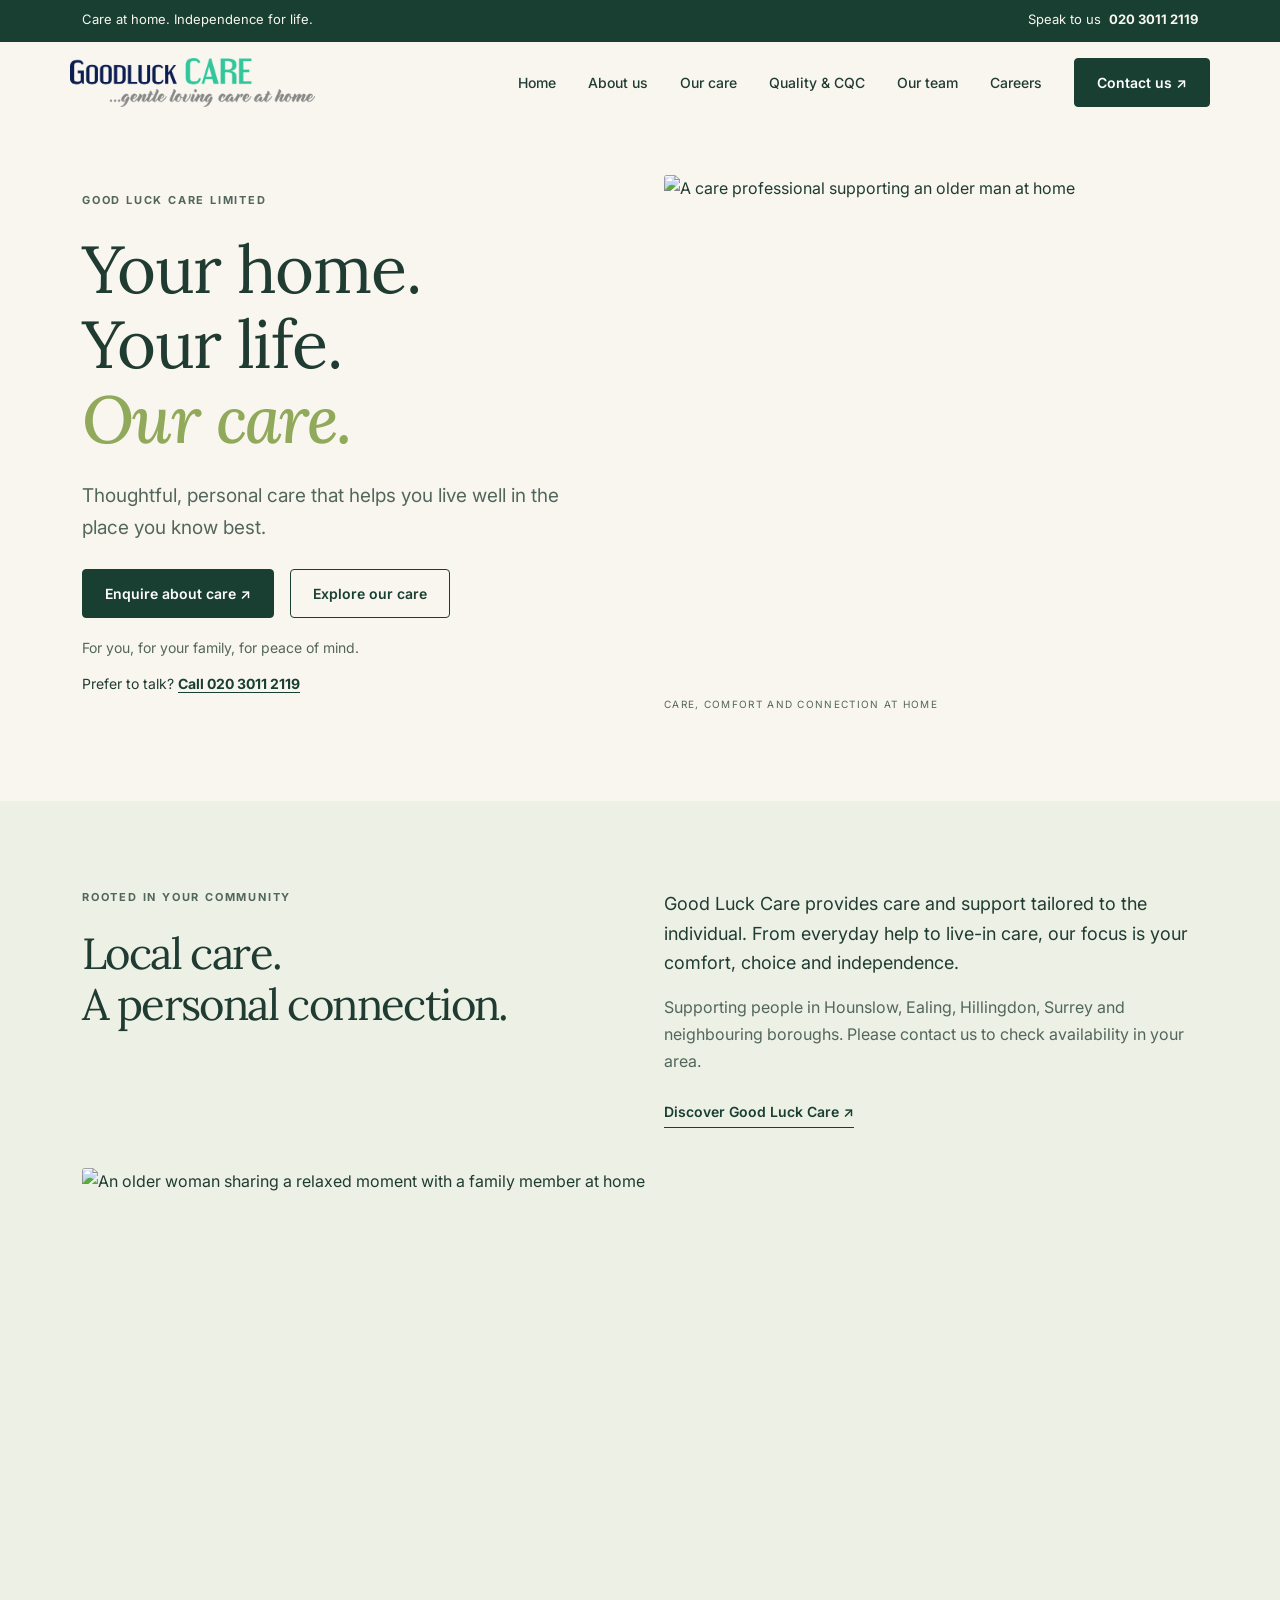
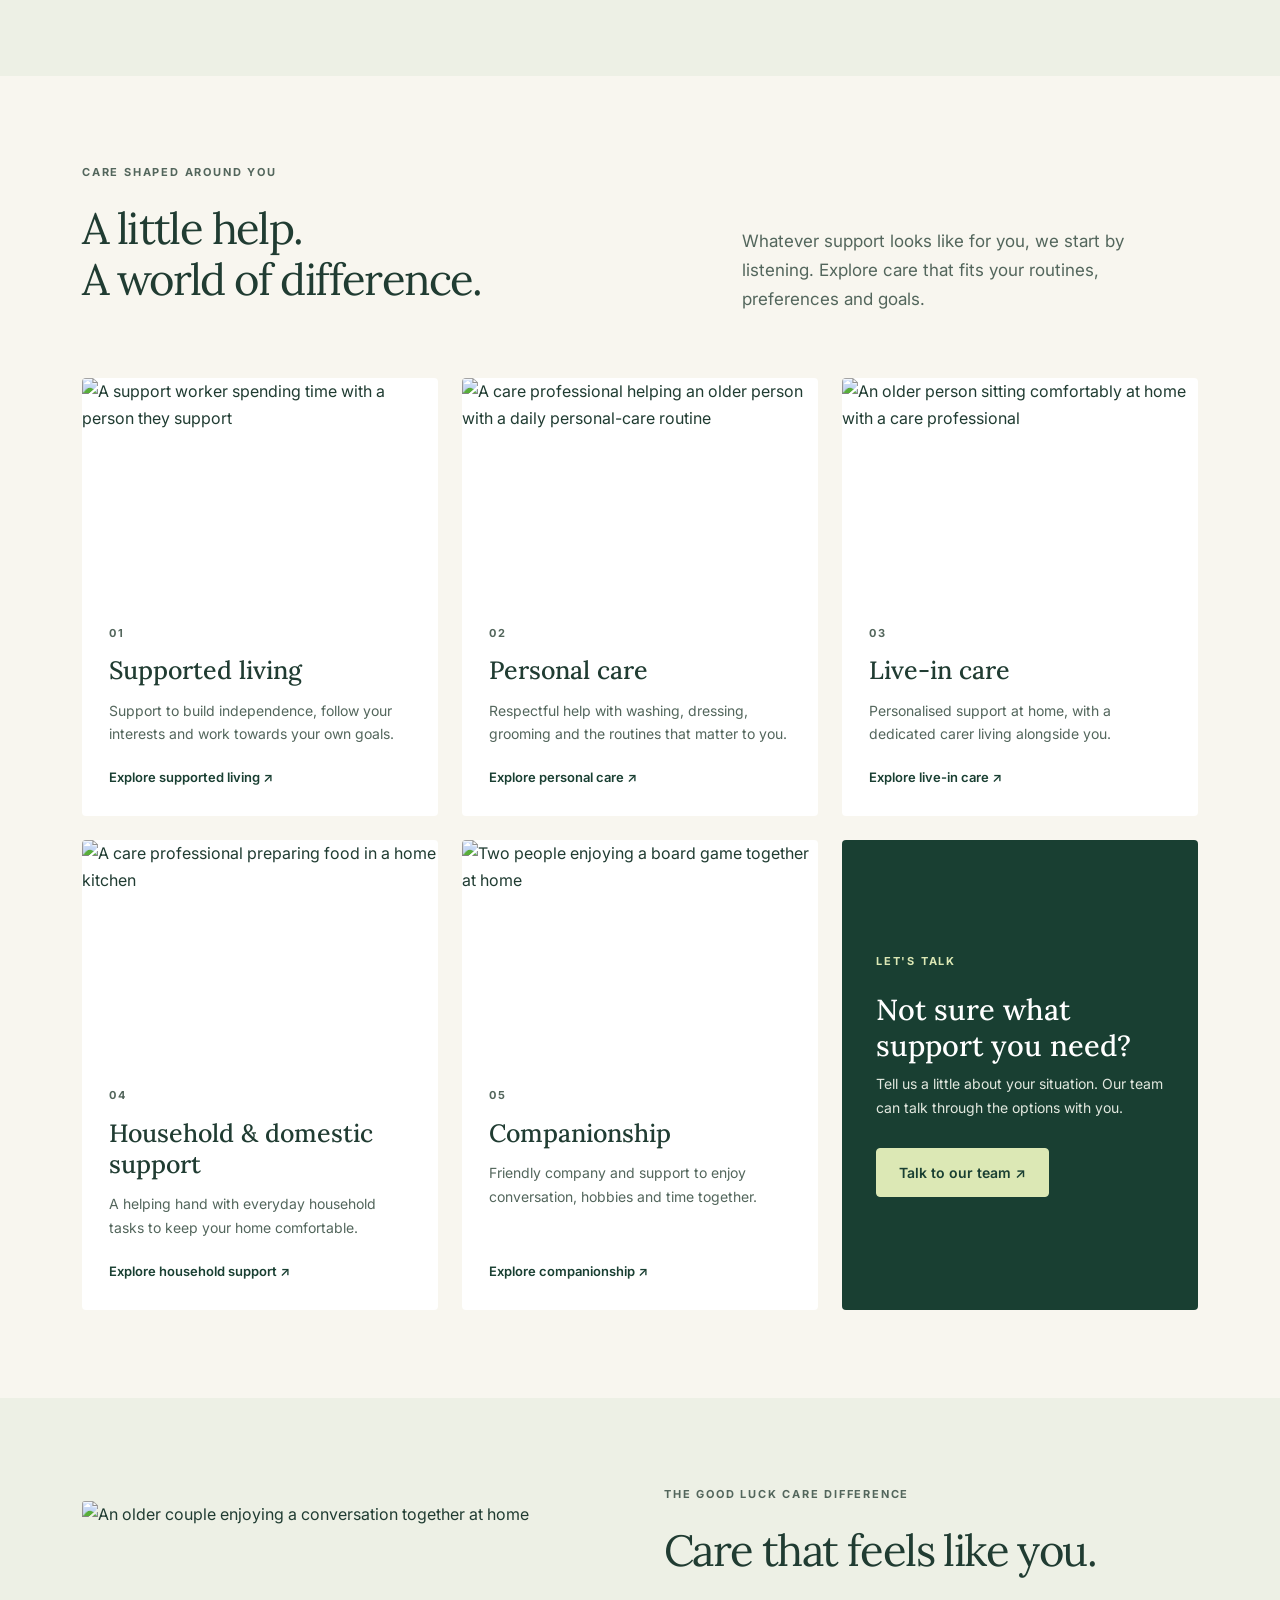
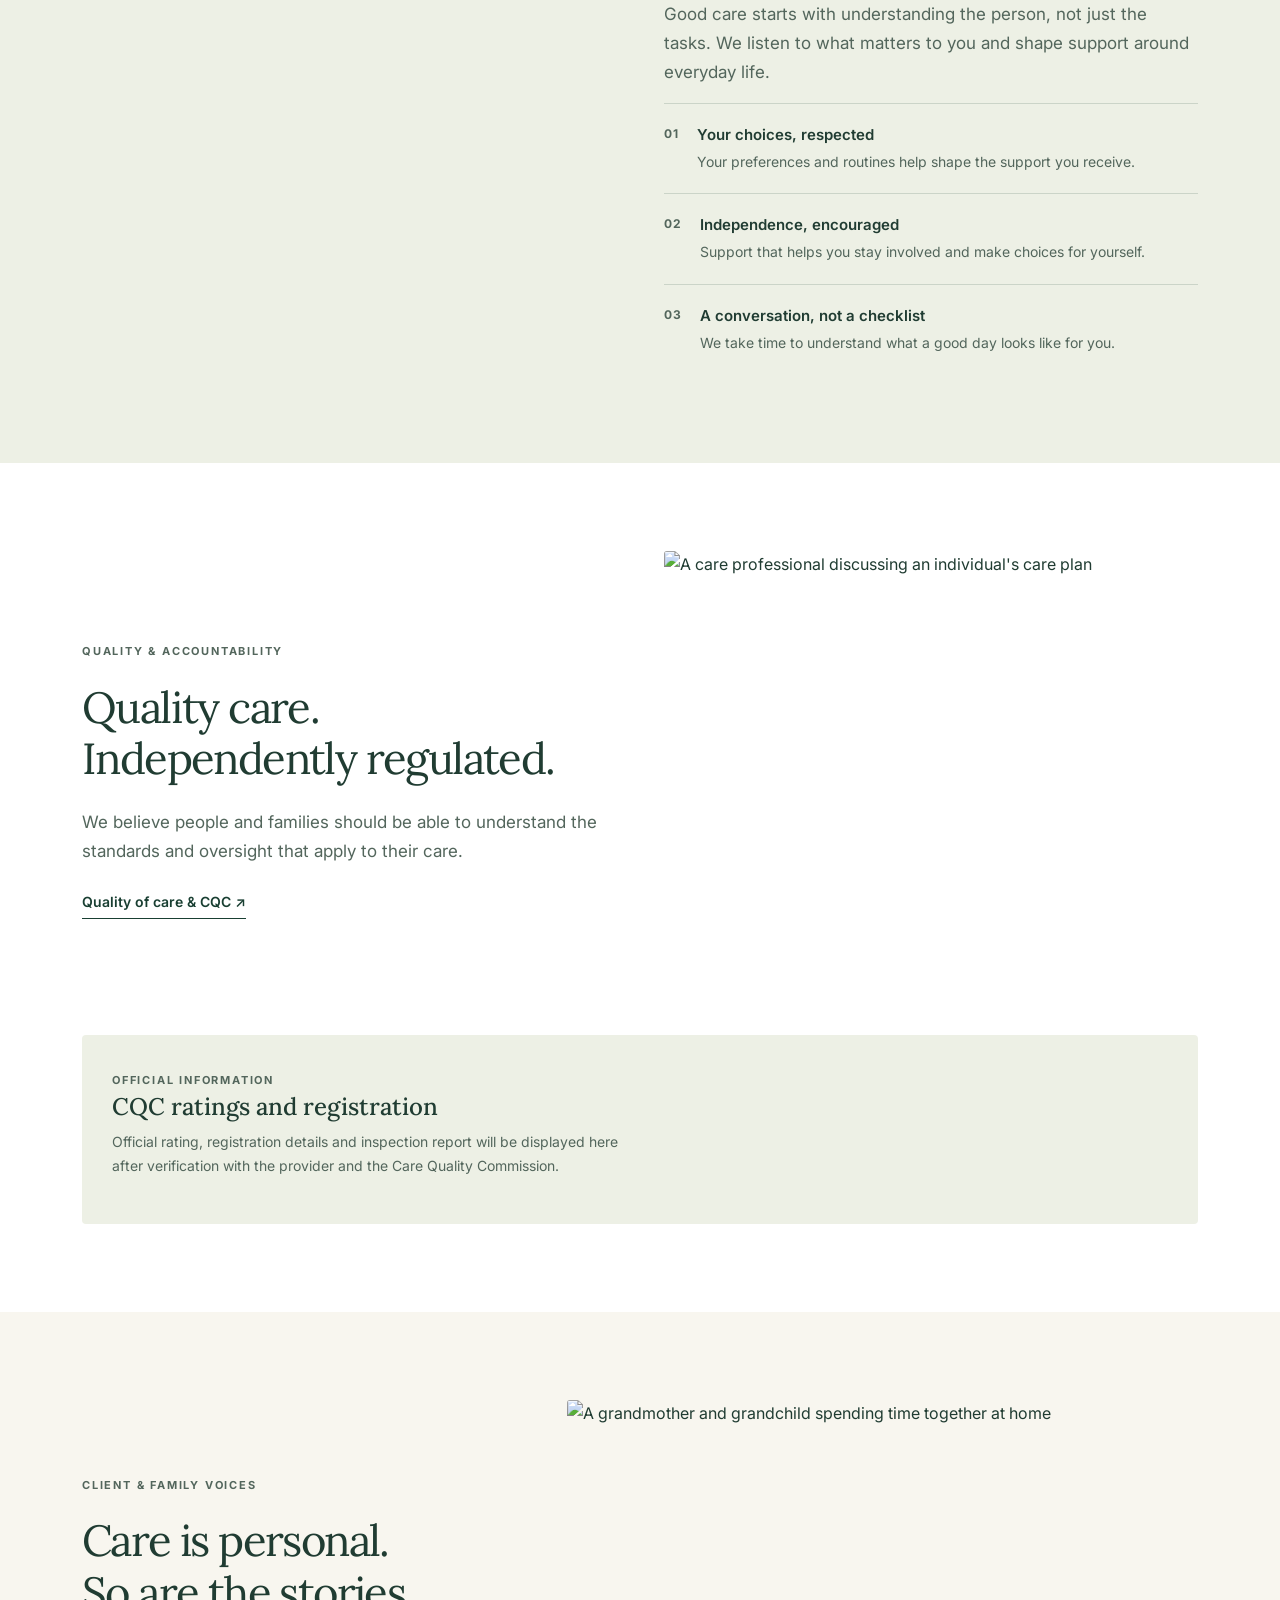
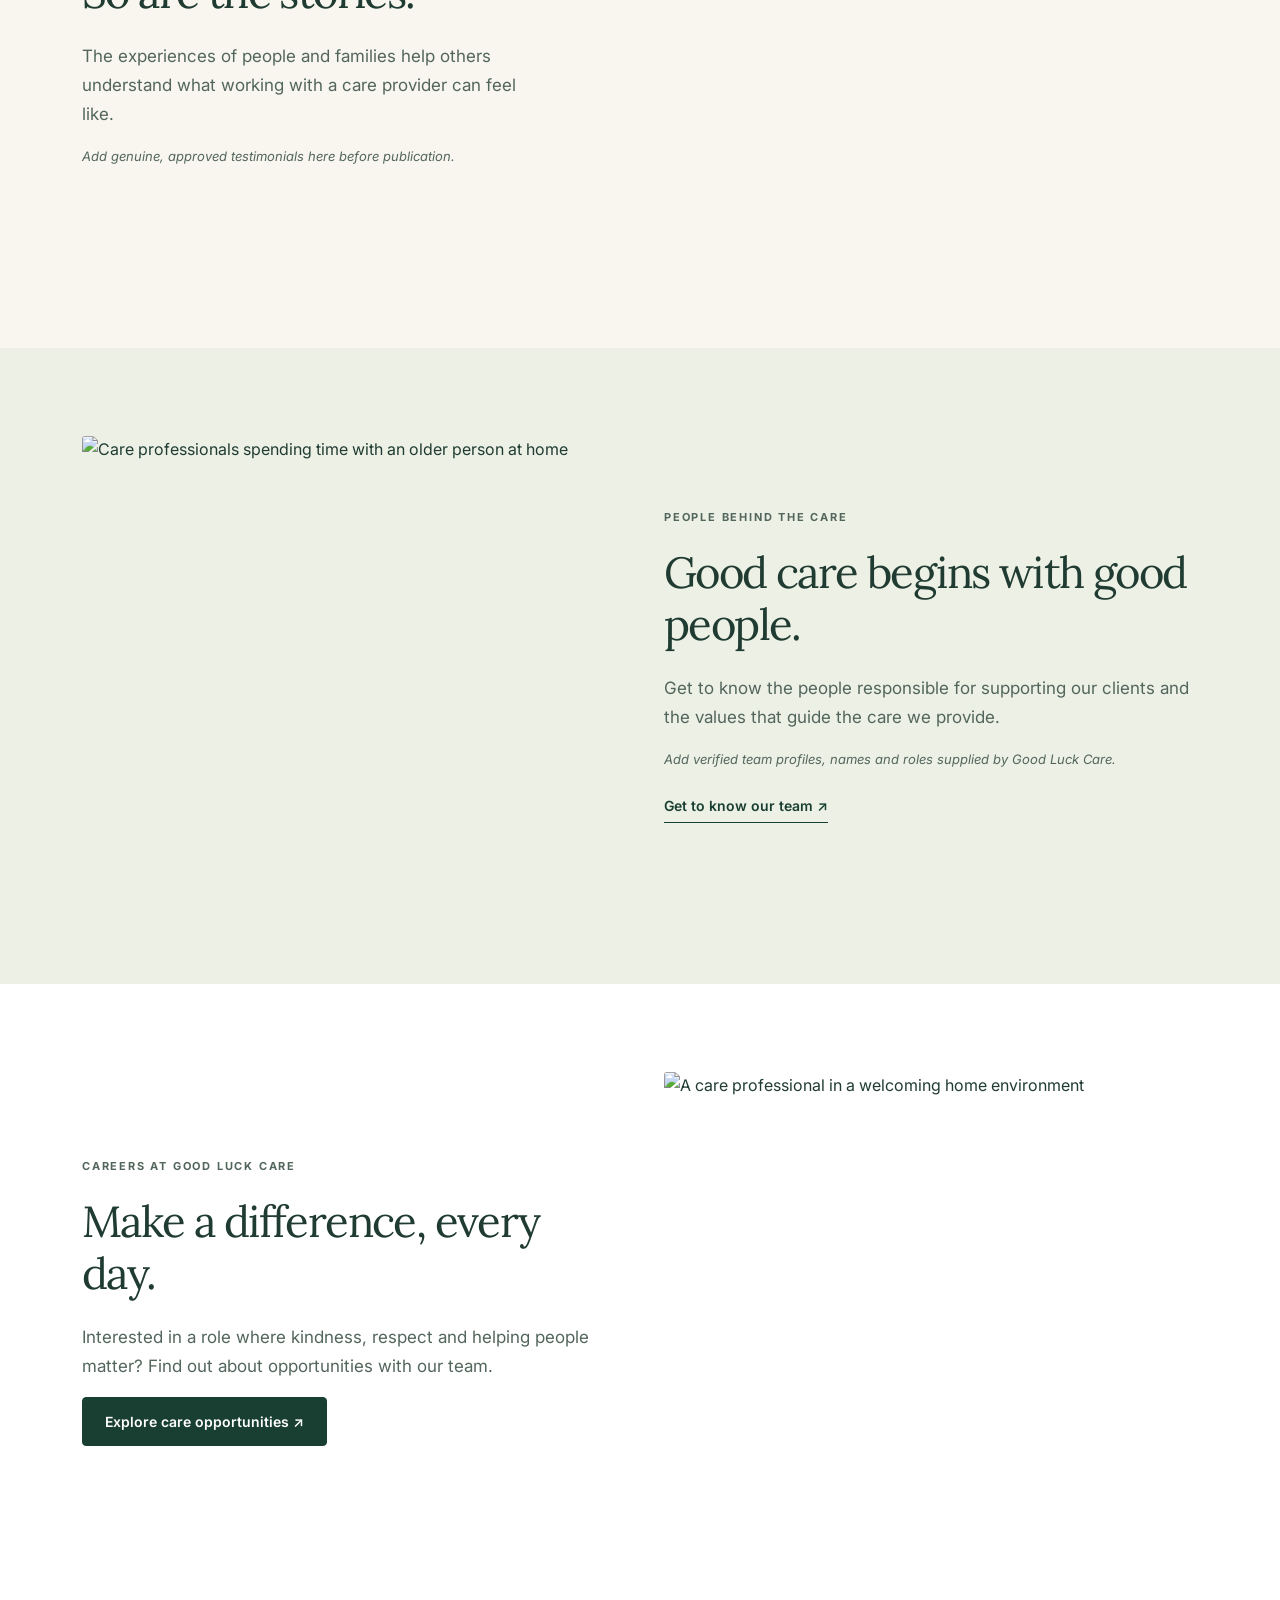
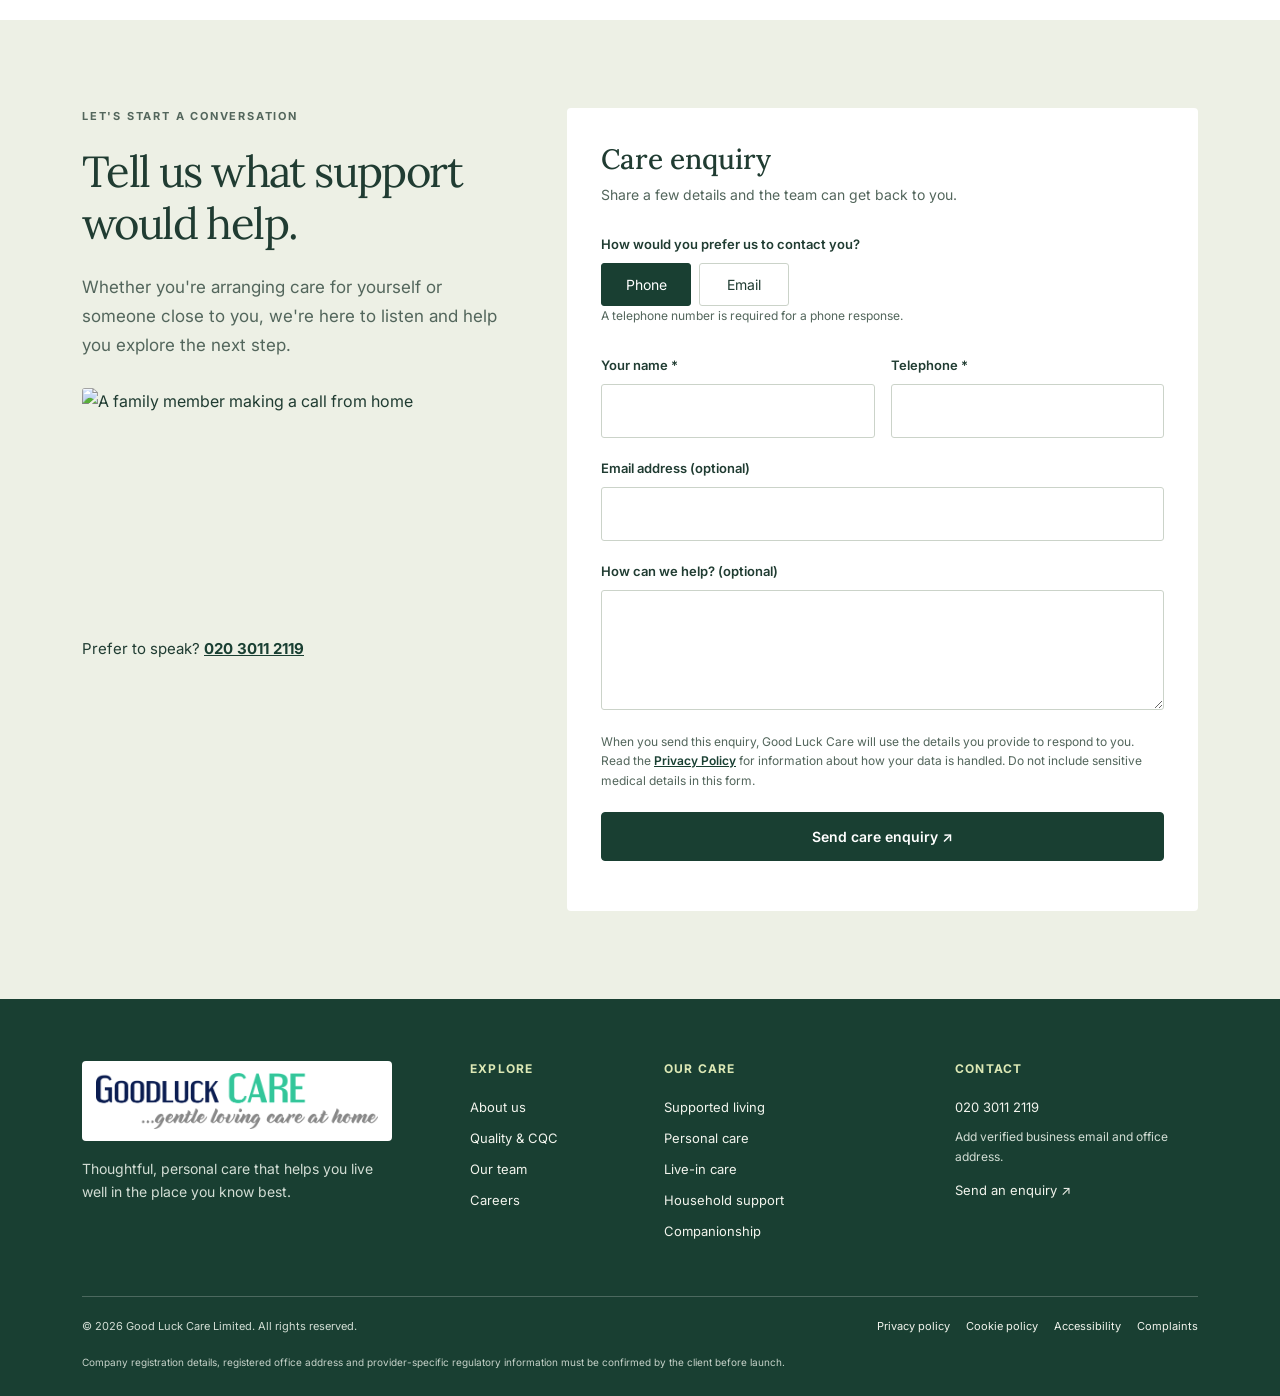
==== index.html @ 7a6bb5ad "new" ====
<!doctype html>
<html lang="en-GB">
<head>
  <meta charset="utf-8">
  <meta name="viewport" content="width=device-width, initial-scale=1">
  <meta name="description" content="Thoughtful, personal care that helps you live well in the place you know best. Contact Good Luck Care to discuss support at home.">
  <meta name="theme-color" content="#193f32">
  <title>Good Luck Care | Your home. Your life. Our care.</title>

  <!-- Bootstrap 5.3 -->
  <link href="https://cdn.jsdelivr.net/npm/bootstrap@5.3.3/dist/css/bootstrap.min.css" rel="stylesheet">
  <!-- Google Fonts -->
  <link rel="preconnect" href="https://fonts.googleapis.com">
  <link rel="preconnect" href="https://fonts.gstatic.com" crossorigin>
  <link href="https://fonts.googleapis.com/css2?family=Inter:wght@400;500;600;700&family=Lora:wght@400;500;600&display=swap" rel="stylesheet">
  <link rel="stylesheet" href="style.css">
</head>
<body>
  <a class="skip-link" href="#main-content">Skip to main content</a>

  <div class="utility-bar">
    <div class="container-xl d-flex justify-content-center justify-content-md-between align-items-center">
      <span class="d-none d-md-inline">Care at home. Independence for life.</span>
      <a href="tel:+442030112119">Speak to us&nbsp; <strong>020 3011 2119</strong></a>
    </div>
  </div>

  <header class="site-header">
    <nav class="navbar navbar-expand-lg container-xl py-3" aria-label="Main navigation">
      <a class="navbar-brand brand" href="#home" aria-label="Good Luck Care home">
        <img src="logo.png" class="brand-logo" alt="Good Luck Care — gentle loving care at home">
      </a>
      <button class="navbar-toggler" type="button" data-bs-toggle="collapse" data-bs-target="#mainNav"
              aria-controls="mainNav" aria-expanded="false" aria-label="Open main navigation">
        <span class="navbar-toggler-icon"></span>
      </button>
      <div class="collapse navbar-collapse" id="mainNav">
        <ul class="navbar-nav ms-auto align-items-lg-center gap-lg-3">
          <li class="nav-item"><a class="nav-link" href="#home">Home</a></li>
          <li class="nav-item"><a class="nav-link" href="#about">About us</a></li>
          <li class="nav-item"><a class="nav-link" href="#care">Our care</a></li>
          <li class="nav-item"><a class="nav-link" href="#quality">Quality &amp; CQC</a></li>
          <li class="nav-item"><a class="nav-link" href="#team">Our team</a></li>
          <li class="nav-item"><a class="nav-link" href="#careers">Careers</a></li>
          <li class="nav-item ms-lg-2"><a class="btn btn-green nav-cta" href="#contact">Contact us <span aria-hidden="true">↗</span></a></li>
        </ul>
      </div>
    </nav>
  </header>

  <main id="main-content">
    <section class="hero-section section-pad" id="home">
      <div class="container-xl">
        <div class="row align-items-center g-4 g-lg-5">
          <div class="col-lg-6 hero-copy">
            <p class="eyebrow">GOOD LUCK CARE LIMITED</p>
            <h1>Your home.<br>Your life.<br><em>Our care.</em></h1>
            <p class="hero-lead">Thoughtful, personal care that helps you live well in the place you know best.</p>
            <div class="d-grid d-sm-flex gap-3 hero-actions">
              <a class="btn btn-green btn-lg" href="#contact">Enquire about care <span aria-hidden="true">↗</span></a>
              <a class="btn btn-outline-green btn-lg" href="#care">Explore our care</a>
            </div>
            <p class="reassurance">For you, for your family, for peace of mind.</p>
            <p class="call-line">Prefer to talk? <a href="tel:+442030112119">Call 020 3011 2119</a></p>
          </div>
          <div class="col-lg-6">
            <figure class="hero-figure mb-0">
              <img src="https://images.pexels.com/photos/7551622/pexels-photo-7551622.jpeg?auto=compress&cs=tinysrgb&w=1500"
                   alt="A care professional supporting an older man at home" fetchpriority="high">
              <figcaption>CARE, COMFORT AND CONNECTION AT HOME</figcaption>
            </figure>
          </div>
        </div>
      </div>
    </section>

    <section class="intro-section section-pad" id="about">
      <div class="container-xl">
        <div class="row g-4 g-lg-5 align-items-start">
          <div class="col-lg-6">
            <p class="eyebrow">ROOTED IN YOUR COMMUNITY</p>
            <h2>Local care.<br>A personal connection.</h2>
          </div>
          <div class="col-lg-6 intro-copy">
            <p class="large-copy">Good Luck Care provides care and support tailored to the individual. From everyday help to live-in care, our focus is your comfort, choice and independence.</p>
            <p>Supporting people in Hounslow, Ealing, Hillingdon, Surrey and neighbouring boroughs. Please contact us to check availability in your area.</p>
            <a class="text-link" href="#contact">Discover Good Luck Care <span aria-hidden="true">↗</span></a>
          </div>
        </div>
        <img class="intro-image" src="https://images.pexels.com/photos/7232037/pexels-photo-7232037.jpeg?auto=compress&cs=tinysrgb&w=1600"
             alt="An older woman sharing a relaxed moment with a family member at home" loading="lazy">
      </div>
    </section>

    <section class="care-section section-pad" id="care">
      <div class="container-xl">
        <p class="eyebrow">CARE SHAPED AROUND YOU</p>
        <div class="row align-items-end g-3 mb-4 mb-lg-5">
          <div class="col-lg-7"><h2>A little help.<br>A world of difference.</h2></div>
          <div class="col-lg-5"><p class="section-intro">Whatever support looks like for you, we start by listening. Explore care that fits your routines, preferences and goals.</p></div>
        </div>

        <div class="row g-4">
          <div class="col-md-6 col-lg-4">
            <article class="service-card h-100">
              <img src="https://images.pexels.com/photos/8415690/pexels-photo-8415690.jpeg?auto=compress&cs=tinysrgb&w=900" alt="A support worker spending time with a person they support" loading="lazy">
              <div class="service-body"><span class="service-number">01</span><h3>Supported living</h3><p>Support to build independence, follow your interests and work towards your own goals.</p><a href="#contact">Explore supported living <span aria-hidden="true">↗</span></a></div>
            </article>
          </div>
          <div class="col-md-6 col-lg-4">
            <article class="service-card h-100">
              <img src="https://images.pexels.com/photos/7551654/pexels-photo-7551654.jpeg?auto=compress&cs=tinysrgb&w=900" alt="A care professional helping an older person with a daily personal-care routine" loading="lazy">
              <div class="service-body"><span class="service-number">02</span><h3>Personal care</h3><p>Respectful help with washing, dressing, grooming and the routines that matter to you.</p><a href="#contact">Explore personal care <span aria-hidden="true">↗</span></a></div>
            </article>
          </div>
          <div class="col-md-6 col-lg-4">
            <article class="service-card h-100">
              <img src="https://images.pexels.com/photos/7551656/pexels-photo-7551656.jpeg?auto=compress&cs=tinysrgb&w=900" alt="An older person sitting comfortably at home with a care professional" loading="lazy">
              <div class="service-body"><span class="service-number">03</span><h3>Live-in care</h3><p>Personalised support at home, with a dedicated carer living alongside you.</p><a href="#contact">Explore live-in care <span aria-hidden="true">↗</span></a></div>
            </article>
          </div>
          <div class="col-md-6 col-lg-4">
            <article class="service-card h-100">
              <img src="https://images.pexels.com/photos/7551589/pexels-photo-7551589.jpeg?auto=compress&cs=tinysrgb&w=900" alt="A care professional preparing food in a home kitchen" loading="lazy">
              <div class="service-body"><span class="service-number">04</span><h3>Household &amp; domestic support</h3><p>A helping hand with everyday household tasks to keep your home comfortable.</p><a href="#contact">Explore household support <span aria-hidden="true">↗</span></a></div>
            </article>
          </div>
          <div class="col-md-6 col-lg-4">
            <article class="service-card h-100">
              <img src="https://images.pexels.com/photos/6972730/pexels-photo-6972730.jpeg?auto=compress&cs=tinysrgb&w=900" alt="Two people enjoying a board game together at home" loading="lazy">
              <div class="service-body"><span class="service-number">05</span><h3>Companionship</h3><p>Friendly company and support to enjoy conversation, hobbies and time together.</p><a href="#contact">Explore companionship <span aria-hidden="true">↗</span></a></div>
            </article>
          </div>
          <div class="col-md-6 col-lg-4">
            <div class="find-care-card h-100">
              <span class="eyebrow">LET'S TALK</span>
              <h3>Not sure what support you need?</h3>
              <p>Tell us a little about your situation. Our team can talk through the options with you.</p>
              <a class="btn btn-light-green" href="#contact">Talk to our team <span aria-hidden="true">↗</span></a>
            </div>
          </div>
        </div>
      </div>
    </section>

    <section class="why-section section-pad">
      <div class="container-xl">
        <div class="row align-items-center g-4 g-lg-5">
          <div class="col-lg-6">
            <img class="feature-image" src="https://images.pexels.com/photos/7231077/pexels-photo-7231077.jpeg?auto=compress&cs=tinysrgb&w=1400"
                 alt="An older couple enjoying a conversation together at home" loading="lazy">
          </div>
          <div class="col-lg-6">
            <p class="eyebrow">THE GOOD LUCK CARE DIFFERENCE</p>
            <h2>Care that feels like you.</h2>
            <p class="section-intro">Good care starts with understanding the person, not just the tasks. We listen to what matters to you and shape support around everyday life.</p>
            <div class="principle"><span>01</span><div><h3>Your choices, respected</h3><p>Your preferences and routines help shape the support you receive.</p></div></div>
            <div class="principle"><span>02</span><div><h3>Independence, encouraged</h3><p>Support that helps you stay involved and make choices for yourself.</p></div></div>
            <div class="principle"><span>03</span><div><h3>A conversation, not a checklist</h3><p>We take time to understand what a good day looks like for you.</p></div></div>
          </div>
        </div>
      </div>
    </section>

    <section class="quality-section section-pad" id="quality">
      <div class="container-xl">
        <div class="row align-items-center g-4 g-lg-5">
          <div class="col-lg-6 order-lg-2">
            <img class="feature-image" src="https://images.pexels.com/photos/7551641/pexels-photo-7551641.jpeg?auto=compress&cs=tinysrgb&w=1400"
                 alt="A care professional discussing an individual's care plan" loading="lazy">
          </div>
          <div class="col-lg-6 order-lg-1">
            <p class="eyebrow">QUALITY &amp; ACCOUNTABILITY</p>
            <h2>Quality care.<br>Independently regulated.</h2>
            <p class="section-intro">We believe people and families should be able to understand the standards and oversight that apply to their care.</p>
            <a class="text-link" href="#cqc-details">Quality of care &amp; CQC <span aria-hidden="true">↗</span></a>
          </div>
        </div>
        <div class="cqc-panel mt-4" id="cqc-details">
          <div>
            <span class="eyebrow">OFFICIAL INFORMATION</span>
            <h3>CQC ratings and registration</h3>
            <p>Official rating, registration details and inspection report will be displayed here after verification with the provider and the Care Quality Commission.</p>
          </div>
          <div class="cqc-widget-wrap" aria-label="Care Quality Commission rating for Good Luck Care">
            <script type="text/javascript" src="https://www.cqc.org.uk/sites/all/modules/custom/cqc_widget/widget.js?data-id=1-2703145341&amp;data-host=www.cqc.org.uk&amp;type=location"></script>
            <noscript>
              <p>Please enable JavaScript to view the Care Quality Commission rating.</p>
              <a href="https://www.cqc.org.uk/location/1-2703145341" target="_blank" rel="noopener noreferrer">View Good Luck Care on the CQC website</a>
            </noscript>
          </div>
        </div>
      </div>
    </section>

    <section class="voices-section section-pad">
      <div class="container-xl">
        <div class="row align-items-center g-4 g-lg-5">
          <div class="col-lg-5">
            <p class="eyebrow">CLIENT &amp; FAMILY VOICES</p>
            <h2>Care is personal.<br>So are the stories.</h2>
            <p class="section-intro">The experiences of people and families help others understand what working with a care provider can feel like.</p>
            <p class="placeholder-note">Add genuine, approved testimonials here before publication.</p>
          </div>
          <div class="col-lg-7">
            <img class="feature-image" src="https://images.pexels.com/photos/6248428/pexels-photo-6248428.jpeg?auto=compress&cs=tinysrgb&w=1400"
                 alt="A grandmother and grandchild spending time together at home" loading="lazy">
          </div>
        </div>
      </div>
    </section>

    <section class="team-section section-pad" id="team">
      <div class="container-xl">
        <div class="row align-items-center g-4 g-lg-5">
          <div class="col-lg-6">
            <img class="feature-image" src="https://images.pexels.com/photos/7551617/pexels-photo-7551617.jpeg?auto=compress&cs=tinysrgb&w=1400"
                 alt="Care professionals spending time with an older person at home" loading="lazy">
          </div>
          <div class="col-lg-6">
            <p class="eyebrow">PEOPLE BEHIND THE CARE</p>
            <h2>Good care begins with good people.</h2>
            <p class="section-intro">Get to know the people responsible for supporting our clients and the values that guide the care we provide.</p>
            <p class="placeholder-note">Add verified team profiles, names and roles supplied by Good Luck Care.</p>
            <a class="text-link" href="#contact">Get to know our team <span aria-hidden="true">↗</span></a>
          </div>
        </div>
      </div>
    </section>

    <section class="careers-section section-pad" id="careers">
      <div class="container-xl">
        <div class="row align-items-center g-4 g-lg-5">
          <div class="col-lg-6 order-lg-2">
            <img class="feature-image" src="https://images.pexels.com/photos/7551665/pexels-photo-7551665.jpeg?auto=compress&cs=tinysrgb&w=1400"
                 alt="A care professional in a welcoming home environment" loading="lazy">
          </div>
          <div class="col-lg-6 order-lg-1">
            <p class="eyebrow">CAREERS AT GOOD LUCK CARE</p>
            <h2>Make a difference, every day.</h2>
            <p class="section-intro">Interested in a role where kindness, respect and helping people matter? Find out about opportunities with our team.</p>
            <a class="btn btn-green" href="#contact">Explore care opportunities <span aria-hidden="true">↗</span></a>
          </div>
        </div>
      </div>
    </section>

    <section class="contact-section section-pad" id="contact">
      <div class="container-xl">
        <div class="row g-4 g-lg-5 align-items-start">
          <div class="col-lg-5">
            <p class="eyebrow">LET'S START A CONVERSATION</p>
            <h2>Tell us what support would help.</h2>
            <p class="section-intro">Whether you're arranging care for yourself or someone close to you, we're here to listen and help you explore the next step.</p>
            <img class="contact-image" src="https://images.pexels.com/photos/6593744/pexels-photo-6593744.jpeg?auto=compress&cs=tinysrgb&w=1000"
                 alt="A family member making a call from home" loading="lazy">
            <p class="contact-phone">Prefer to speak? <a href="tel:+442030112119">020 3011 2119</a></p>
          </div>
          <div class="col-lg-7">
            <form class="enquiry-form" id="enquiryForm" action="#" method="post" novalidate>
              <h3>Care enquiry</h3>
              <p class="form-intro">Share a few details and the team can get back to you.</p>
              <fieldset class="mb-4">
                <legend class="form-label">How would you prefer us to contact you?</legend>
                <div class="d-flex gap-2">
                  <input class="btn-check" type="radio" name="preferredContact" id="contactPhone" value="Phone" checked>
                  <label class="choice-btn" for="contactPhone">Phone</label>
                  <input class="btn-check" type="radio" name="preferredContact" id="contactEmail" value="Email">
                  <label class="choice-btn" for="contactEmail">Email</label>
                </div>
                <p class="field-hint mb-0" id="contactPreferenceHint">A telephone number is required for a phone response.</p>
              </fieldset>
              <div class="row g-3">
                <div class="col-md-6">
                  <label class="form-label" for="fullName">Your name <span aria-hidden="true">*</span></label>
                  <input class="form-control" id="fullName" name="name" autocomplete="name" required>
                  <div class="invalid-feedback">Please enter your name.</div>
                </div>
                <div class="col-md-6">
                  <label class="form-label" for="telephone">Telephone <span class="required-mark" aria-hidden="true">*</span></label>
                  <input class="form-control" id="telephone" name="telephone" type="tel" autocomplete="tel" required>
                  <div class="invalid-feedback">Please enter a telephone number.</div>
                </div>
                <div class="col-12">
                  <label class="form-label" for="email">Email address <span class="email-required-mark d-none" aria-hidden="true">*</span><span class="email-optional-label">(optional)</span></label>
                  <input class="form-control" id="email" name="email" type="email" autocomplete="email">
                  <div class="invalid-feedback">Please enter a valid email address.</div>
                </div>
                <div class="col-12">
                  <label class="form-label" for="message">How can we help? (optional)</label>
                  <textarea class="form-control" id="message" name="message" rows="4"></textarea>
                </div>
              </div>
              <p class="privacy-copy">When you send this enquiry, Good Luck Care will use the details you provide to respond to you. Read the <a href="privacy-policy.html">Privacy Policy</a> for information about how your data is handled. Do not include sensitive medical details in this form.</p>
              <button class="btn btn-green btn-lg w-100" type="submit">Send care enquiry <span aria-hidden="true">↗</span></button>
              <div class="form-status mt-3" id="formStatus" role="status" aria-live="polite"></div>
            </form>
          </div>
        </div>
      </div>
    </section>
  </main>

  <footer class="site-footer">
    <div class="container-xl">
      <div class="row g-4 g-lg-5 footer-main">
        <div class="col-lg-4">
          <a class="footer-brand-logo" href="#home" aria-label="Good Luck Care home"><img src="logo.png" alt="Good Luck Care — gentle loving care at home" loading="lazy"></a>
          <p>Thoughtful, personal care that helps you live well in the place you know best.</p>
        </div>
        <div class="col-6 col-lg-2">
          <h2>Explore</h2>
          <a href="#about">About us</a><a href="#quality">Quality &amp; CQC</a><a href="#team">Our team</a><a href="#careers">Careers</a>
        </div>
        <div class="col-6 col-lg-3">
          <h2>Our care</h2>
          <a href="#care">Supported living</a><a href="#care">Personal care</a><a href="#care">Live-in care</a><a href="#care">Household support</a><a href="#care">Companionship</a>
        </div>
        <div class="col-lg-3">
          <h2>Contact</h2>
          <a href="tel:+442030112119">020 3011 2119</a>
          <span class="footer-detail">Add verified business email and office address.</span>
          <a href="#contact">Send an enquiry ↗</a>
        </div>
      </div>
      <div class="footer-bottom d-flex flex-column flex-md-row justify-content-between gap-3">
        <span>© <span id="year"></span> Good Luck Care Limited. All rights reserved.</span>
        <div class="d-flex flex-wrap gap-3">
          <a href="privacy-policy.html">Privacy policy</a>
          <a href="cookie-policy.html">Cookie policy</a>
          <a href="accessibility.html">Accessibility</a>
          <a href="complaints.html">Complaints</a>
        </div>
      </div>
      <p class="legal-placeholder">Company registration details, registered office address and provider-specific regulatory information must be confirmed by the client before launch.</p>
    </div>
  </footer>

  <script src="https://cdn.jsdelivr.net/npm/bootstrap@5.3.3/dist/js/bootstrap.bundle.min.js"></script>
  <script src="script.js"></script>
</body>
</html>
---- style.css ----
:root {
  --forest: #193f32;
  --forest-dark: #203c32;
  --sage: #53665c;
  --cream: #f8f6ef;
  --pale-green: #edf0e5;
  --lime: #dce8b5;
  --white: #fff;
  --border: #d8ddd2;
}
* { box-sizing: border-box; }
html { scroll-behavior: smooth; scroll-padding-top: 90px; }
body { margin: 0; background: var(--cream); color: var(--forest-dark); font-family: "Inter", Arial, sans-serif; font-size: 16px; line-height: 1.7; }
img { display: block; max-width: 100%; }
a { color: inherit; }
.skip-link { position: absolute; left: 12px; top: -60px; z-index: 2000; padding: 10px 16px; background: white; color: var(--forest); }
.skip-link:focus { top: 10px; }
.utility-bar { min-height: 42px; padding: 8px 0; background: var(--forest); color: var(--cream); font-size: 13px; }
.utility-bar a { color: var(--cream); text-decoration: none; }
.site-header { background: var(--cream); position: relative; z-index: 1000; }
.brand { display: inline-flex; align-items: center; line-height: 1; padding: 0; }
.brand-logo { display: block; width: 245px; max-width: 100%; height: auto; }

.navbar-nav .nav-link { color: var(--forest-dark); font-size: 14px; font-weight: 500; }
.navbar-nav .nav-link:hover, .text-link:hover, .service-body a:hover { color: #708a4a; }
.navbar-toggler { border: 1px solid var(--forest); border-radius: 4px; padding: 9px 12px; }
.navbar-toggler:focus { box-shadow: 0 0 0 3px rgba(25,63,50,.2); }
.btn { border-radius: 4px; font-weight: 600; font-size: 14px; padding: 13px 22px; }
.btn-green { background: var(--forest); color: #fff; border: 1px solid var(--forest); }
.btn-green:hover, .btn-green:focus { background: #102e25; border-color: #102e25; color: #fff; }
.btn-outline-green { color: var(--forest); border: 1px solid var(--forest); background: transparent; }
.btn-outline-green:hover { background: var(--forest); color: #fff; }
.btn-light-green { background: var(--lime); color: var(--forest); border: 1px solid var(--lime); }
.btn-light-green:hover { background: #cddda0; color: var(--forest); }
.section-pad { padding: 88px 0; }
.hero-section { padding-top: 52px; padding-bottom: 88px; }
.eyebrow { margin: 0 0 22px; color: var(--sage); font-size: 11px; font-weight: 700; letter-spacing: 1.8px; line-height: 1.5; }
h1, h2, h3 { color: var(--forest-dark); }
h1, h2 { font-family: "Lora", Georgia, serif; font-weight: 400; letter-spacing: -1.6px; }
h1 { margin: 0 0 24px; font-size: clamp(48px, 5.2vw, 68px); line-height: 1.13; }
h1 em { color: #91a95a; font-weight: 500; }
h2 { margin: 0 0 24px; font-size: clamp(34px, 3.4vw, 46px); line-height: 1.18; }
h3 { font-family: "Lora", Georgia, serif; font-size: 25px; line-height: 1.25; }
.hero-lead { max-width: 520px; margin-bottom: 26px; color: var(--sage); font-size: 19px; line-height: 1.65; }
.hero-actions { margin-bottom: 18px; }
.reassurance { margin: 0 0 12px; color: var(--sage); font-size: 14px; }
.call-line { margin: 0; font-size: 14px; }
.call-line a { color: var(--forest); font-weight: 700; text-decoration-thickness: 1px; text-underline-offset: 3px; }
.hero-figure img { width: 100%; height: 510px; object-fit: cover; object-position: center; border-radius: 3px; }
.hero-figure figcaption { padding-top: 11px; color: var(--sage); font-size: 10px; letter-spacing: 1.3px; }
.intro-section { background: var(--pale-green); }
.large-copy { color: var(--forest-dark); font-size: 18px; line-height: 1.65; }
.intro-copy > p:not(.large-copy) { color: var(--sage); }
.text-link { display: inline-block; margin-top: 8px; color: var(--forest); font-size: 14px; font-weight: 600; text-decoration: none; border-bottom: 1px solid currentColor; padding-bottom: 4px; }
.intro-image { width: 100%; height: 420px; margin-top: 40px; object-fit: cover; border-radius: 3px; }
.section-intro { color: var(--sage); font-size: 17px; line-height: 1.7; }
.care-section { background: var(--cream); }
.service-card { display: flex; flex-direction: column; overflow: hidden; background: #fff; border-radius: 4px; }
.service-card > img { width: 100%; height: 220px; object-fit: cover; }
.service-body { display: flex; flex-direction: column; flex: 1; padding: 26px 27px 28px; }
.service-number { margin-bottom: 13px; color: var(--sage); font-size: 11px; font-weight: 700; letter-spacing: 1.5px; }
.service-body h3 { margin-bottom: 12px; }
.service-body p { margin-bottom: 20px; color: var(--sage); font-size: 14px; line-height: 1.7; }
.service-body a { margin-top: auto; color: var(--forest); font-size: 13px; font-weight: 600; text-decoration: none; }
.find-care-card { display: flex; flex-direction: column; align-items: flex-start; justify-content: center; min-height: 100%; padding: 34px; background: var(--forest); color: var(--cream); border-radius: 4px; }
.find-care-card .eyebrow { color: var(--lime); }
.find-care-card h3 { color: #fff; font-size: 29px; }
.find-care-card p { color: #e2e8df; font-size: 14px; }
.find-care-card .btn { margin-top: 12px; }
.why-section { background: var(--pale-green); }
.feature-image { width: 100%; height: 460px; object-fit: cover; border-radius: 3px; }
.principle { display: flex; gap: 18px; padding: 20px 0; border-top: 1px solid #cbd4c8; }
.principle > span { color: var(--sage); font-size: 12px; font-weight: 700; letter-spacing: 1px; }
.principle h3 { margin: 0 0 5px; font: 600 15px/1.4 "Inter", sans-serif; }
.principle p { margin: 0; color: var(--sage); font-size: 14px; }
.quality-section { background: #fff; }
.cqc-panel { display: grid; grid-template-columns: 1fr 1fr; gap: 30px; padding: 30px; background: var(--pale-green); border-radius: 4px; }
.cqc-panel h3 { font-size: 24px; }
.cqc-panel p, .cqc-placeholder span { color: var(--sage); font-size: 14px; }
.cqc-placeholder { display: flex; flex-direction: column; gap: 8px; padding: 22px; background: #fff; border: 1px dashed #aab7a6; border-radius: 4px; }
.cqc-placeholder a { color: var(--forest); font-size: 13px; font-weight: 600; }
.voices-section { background: var(--cream); }
.placeholder-note { color: var(--sage); font-size: 13px; font-style: italic; }
.team-section { background: var(--pale-green); }
.careers-section { background: #fff; }
.contact-section { background: var(--pale-green); }
.contact-image { width: 100%; height: 230px; margin-top: 28px; object-fit: cover; border-radius: 3px; }
.contact-phone { margin-top: 18px; font-size: 15px; }
.contact-phone a { color: var(--forest); font-weight: 700; }
.enquiry-form { padding: 34px; background: #fff; border-radius: 4px; }
.enquiry-form h3 { margin-bottom: 6px; font-size: 28px; }
.form-intro { margin-bottom: 26px; color: var(--sage); font-size: 14px; }
.form-label, legend.form-label { color: var(--forest-dark); font-size: 13px; font-weight: 600; }
.form-control { min-height: 54px; border: 1px solid #cbd3c9; border-radius: 3px; color: var(--forest-dark); font-size: 16px; }
textarea.form-control { min-height: 120px; }
.form-control:focus { border-color: var(--forest); box-shadow: 0 0 0 3px rgba(25,63,50,.15); }
.choice-btn { min-width: 90px; padding: 9px 18px; border: 1px solid #cbd3c9; border-radius: 3px; text-align: center; cursor: pointer; font-size: 14px; }
.btn-check:checked + .choice-btn { background: var(--forest); color: #fff; border-color: var(--forest); }
.privacy-copy { margin: 22px 0; color: var(--sage); font-size: 12px; line-height: 1.6; }
.privacy-copy a { color: var(--forest); font-weight: 600; }
.form-status { color: var(--forest); font-size: 14px; }
.site-footer { padding: 62px 0 25px; background: var(--forest); color: #f2f4ed; }
.footer-brand-logo { display: inline-flex !important; align-items: center; justify-content: center; width: min(100%, 310px) !important; margin: 0 0 16px !important; padding: 12px 14px; background: #fff; border-radius: 4px; }
.footer-brand-logo img { display: block; width: 100%; height: auto; }
.footer-main p { max-width: 300px; color: #d2ddd4; font-size: 14px; }
.site-footer h2 { margin: 0 0 18px; color: var(--lime); font: 700 12px/1.4 "Inter", sans-serif; letter-spacing: 1.2px; text-transform: uppercase; }
.site-footer a:not(.footer-brand-logo) { display: block; width: fit-content; margin-bottom: 9px; color: #f2f4ed; font-size: 13px; text-decoration: none; }
.site-footer a:hover { text-decoration: underline; text-underline-offset: 3px; }
.footer-detail { display: block; margin: 4px 0 12px; color: #d2ddd4; font-size: 12px; }
.footer-bottom { margin-top: 45px; padding-top: 20px; border-top: 1px solid rgba(255,255,255,.22); color: #d2ddd4; font-size: 11px; }
.footer-bottom a { margin: 0 !important; font-size: 11px !important; }
.field-hint { color: var(--sage); font-size: 12px; }
.legal-placeholder { margin: 18px 0 0; color: #c6d2c9; font-size: 10px; }
:focus-visible { outline: 3px solid #9ab66b; outline-offset: 3px; }
@media (max-width: 991.98px) {
  .section-pad { padding: 64px 0; }
  .hero-section { padding-top: 48px; }
  .hero-figure img { height: 420px; }
  .feature-image { height: 380px; }
  .navbar-collapse { padding-top: 18px; }
  .navbar-nav { align-items: stretch !important; }
  .navbar-nav .nav-link { padding: 10px 0; }
  .nav-cta { margin-top: 8px; }
}
@media (max-width: 575.98px) {
  body { font-size: 15px; }
  .utility-bar { min-height: 44px; font-size: 13px; }
  .brand-logo { width: 205px; }
  .section-pad { padding: 52px 0; }
  .hero-section { padding-top: 48px; padding-bottom: 54px; }
  .hero-section .eyebrow { margin-bottom: 20px; }
  h1 { margin-bottom: 20px; font-size: clamp(43px, 12vw, 52px); line-height: 1.19; letter-spacing: -1.3px; }
  h2 { font-size: 34px; line-height: 1.2; letter-spacing: -1px; }
  h3 { font-size: 24px; }
  .hero-lead { font-size: 17px; line-height: 1.65; }
  .hero-actions .btn { width: 100%; min-height: 52px; display: flex; align-items: center; justify-content: center; }
  .call-line { margin-top: 2px; }
  .hero-figure img { height: 351px; object-position: center; }
  .hero-figure figcaption { font-size: 10px; }
  .intro-image { height: 260px; margin-top: 28px; }
  .large-copy { font-size: 17px; }
  .section-intro { font-size: 16px; }
  .service-card > img { height: 190px; }
  .service-body { min-height: 280px; padding: 25px 24px 26px; }
  .service-body h3 { font-size: 25px; }
  .find-care-card { min-height: 300px; padding: 28px; }
  .feature-image { height: 300px; }
  .cqc-panel { grid-template-columns: 1fr; padding: 24px; }
  .contact-image { height: 220px; }
  .enquiry-form { padding: 25px 20px; }
  .footer-bottom { margin-top: 32px; }
}
@media (prefers-reduced-motion: reduce) {
  html { scroll-behavior: auto; }
  *, *::before, *::after { transition-duration: .01ms !important; animation-duration: .01ms !important; animation-iteration-count: 1 !important; }
}

/* Official CQC widget */
.cqc-widget-wrap { min-width: 0; width: 100%; display: flex; justify-content: center; align-items: flex-start; overflow-wrap: anywhere; }
.cqc-widget-wrap > * { max-width: 100%; }
.cqc-widget-wrap iframe, .cqc-widget-wrap img { max-width: 100%; }
@media (max-width: 575.98px) { .cqc-widget-wrap { justify-content: flex-start; } }
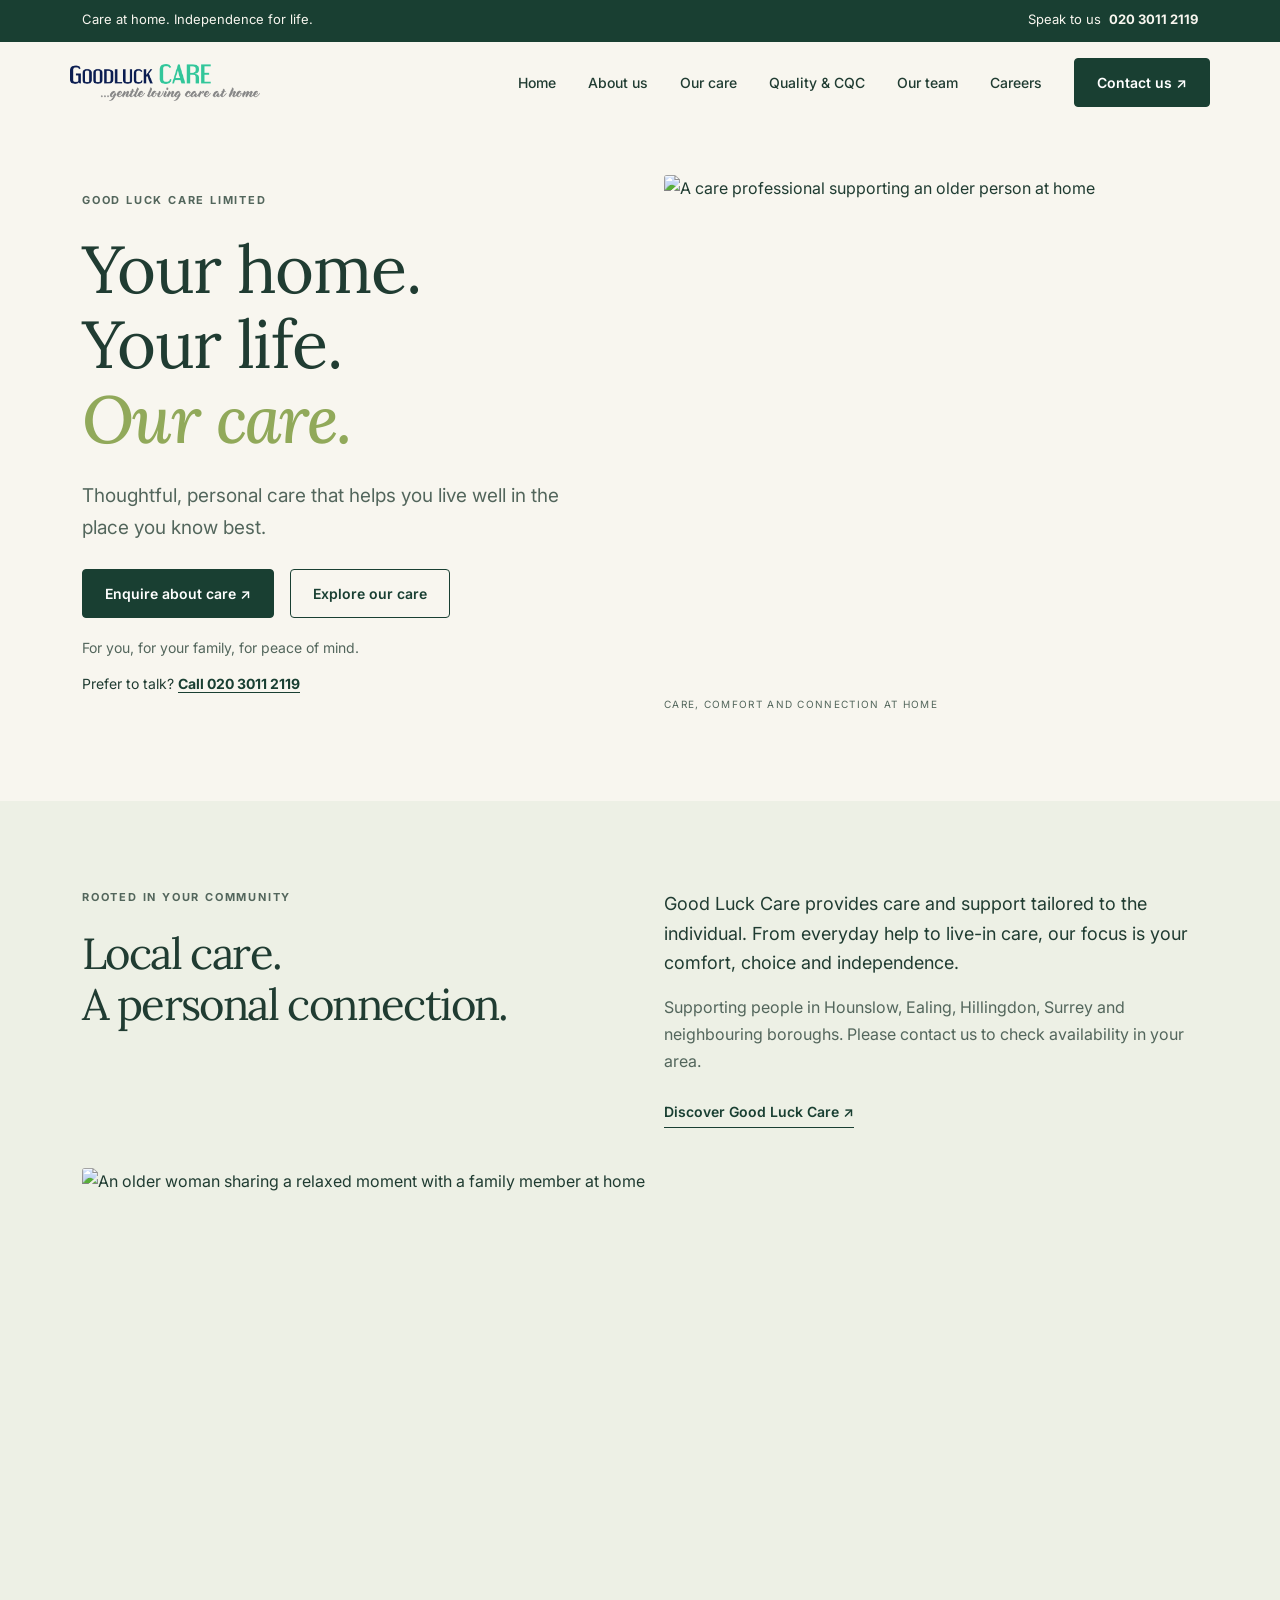
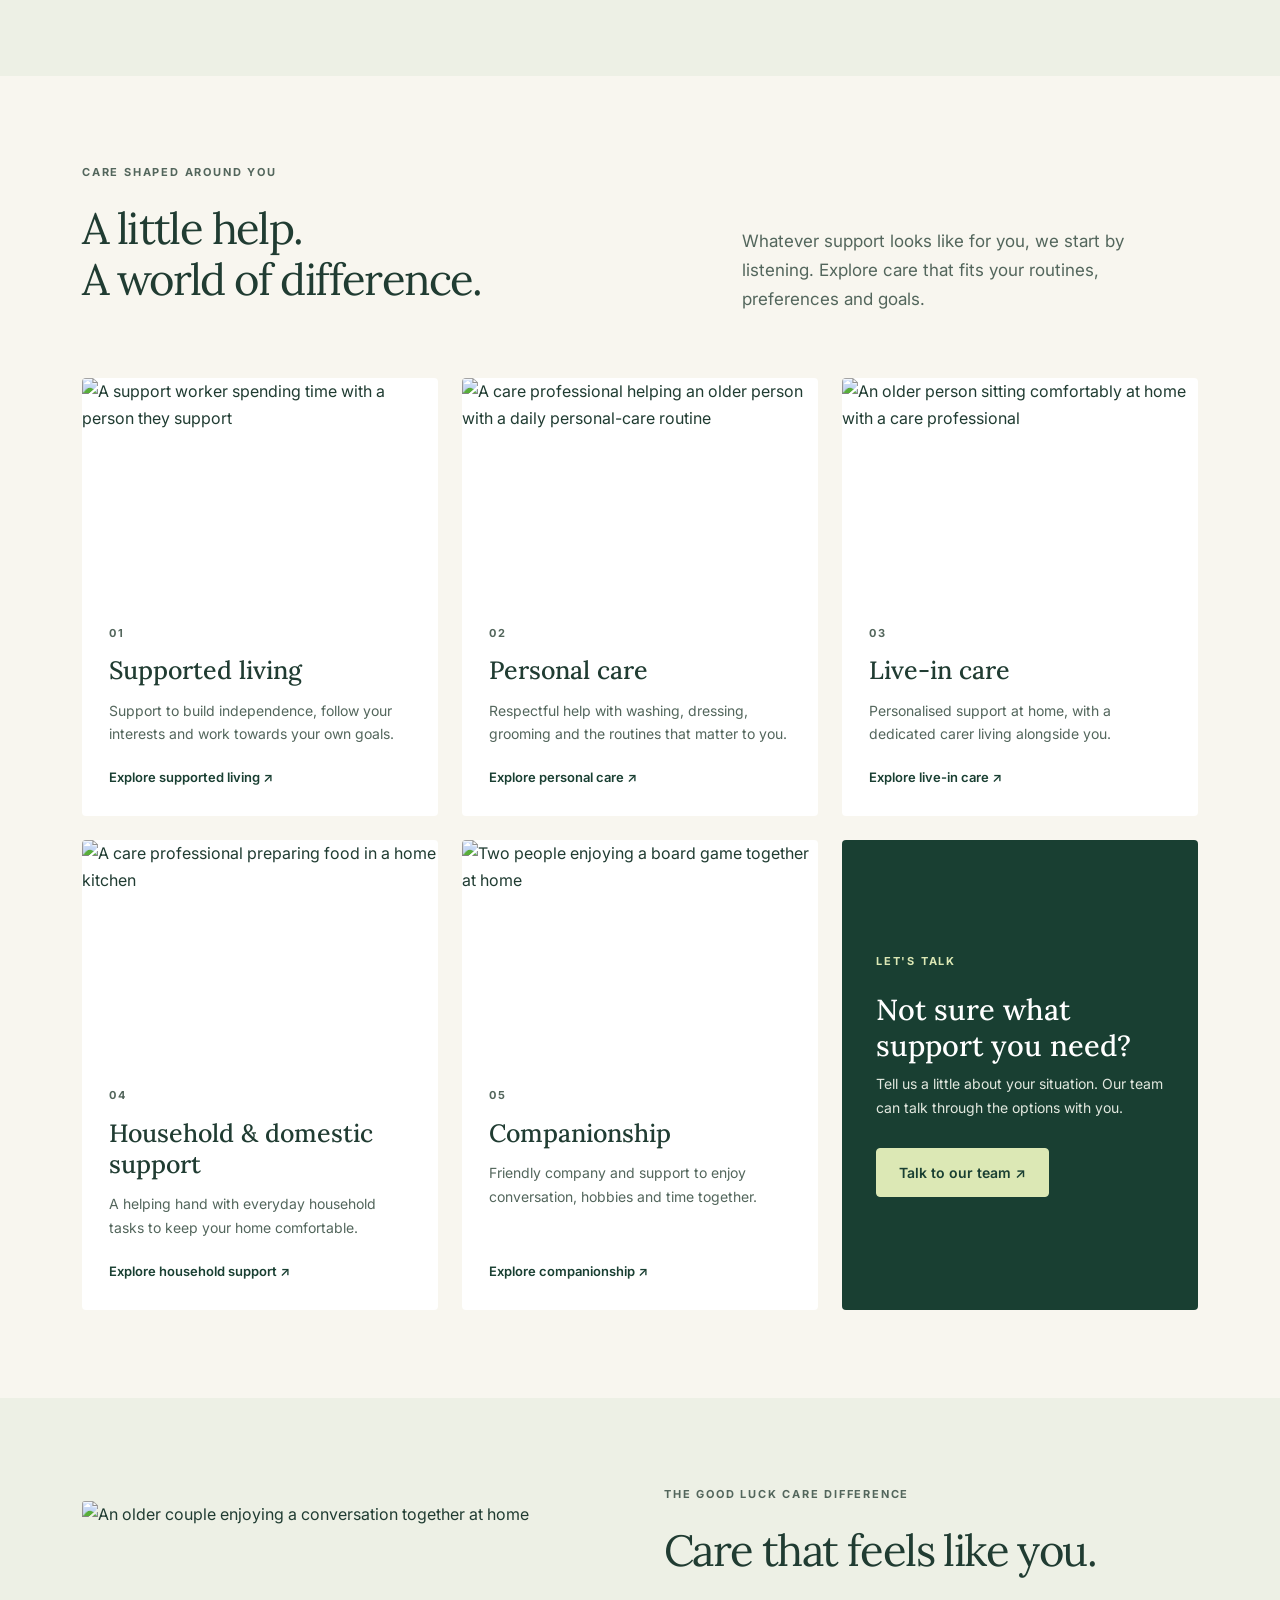
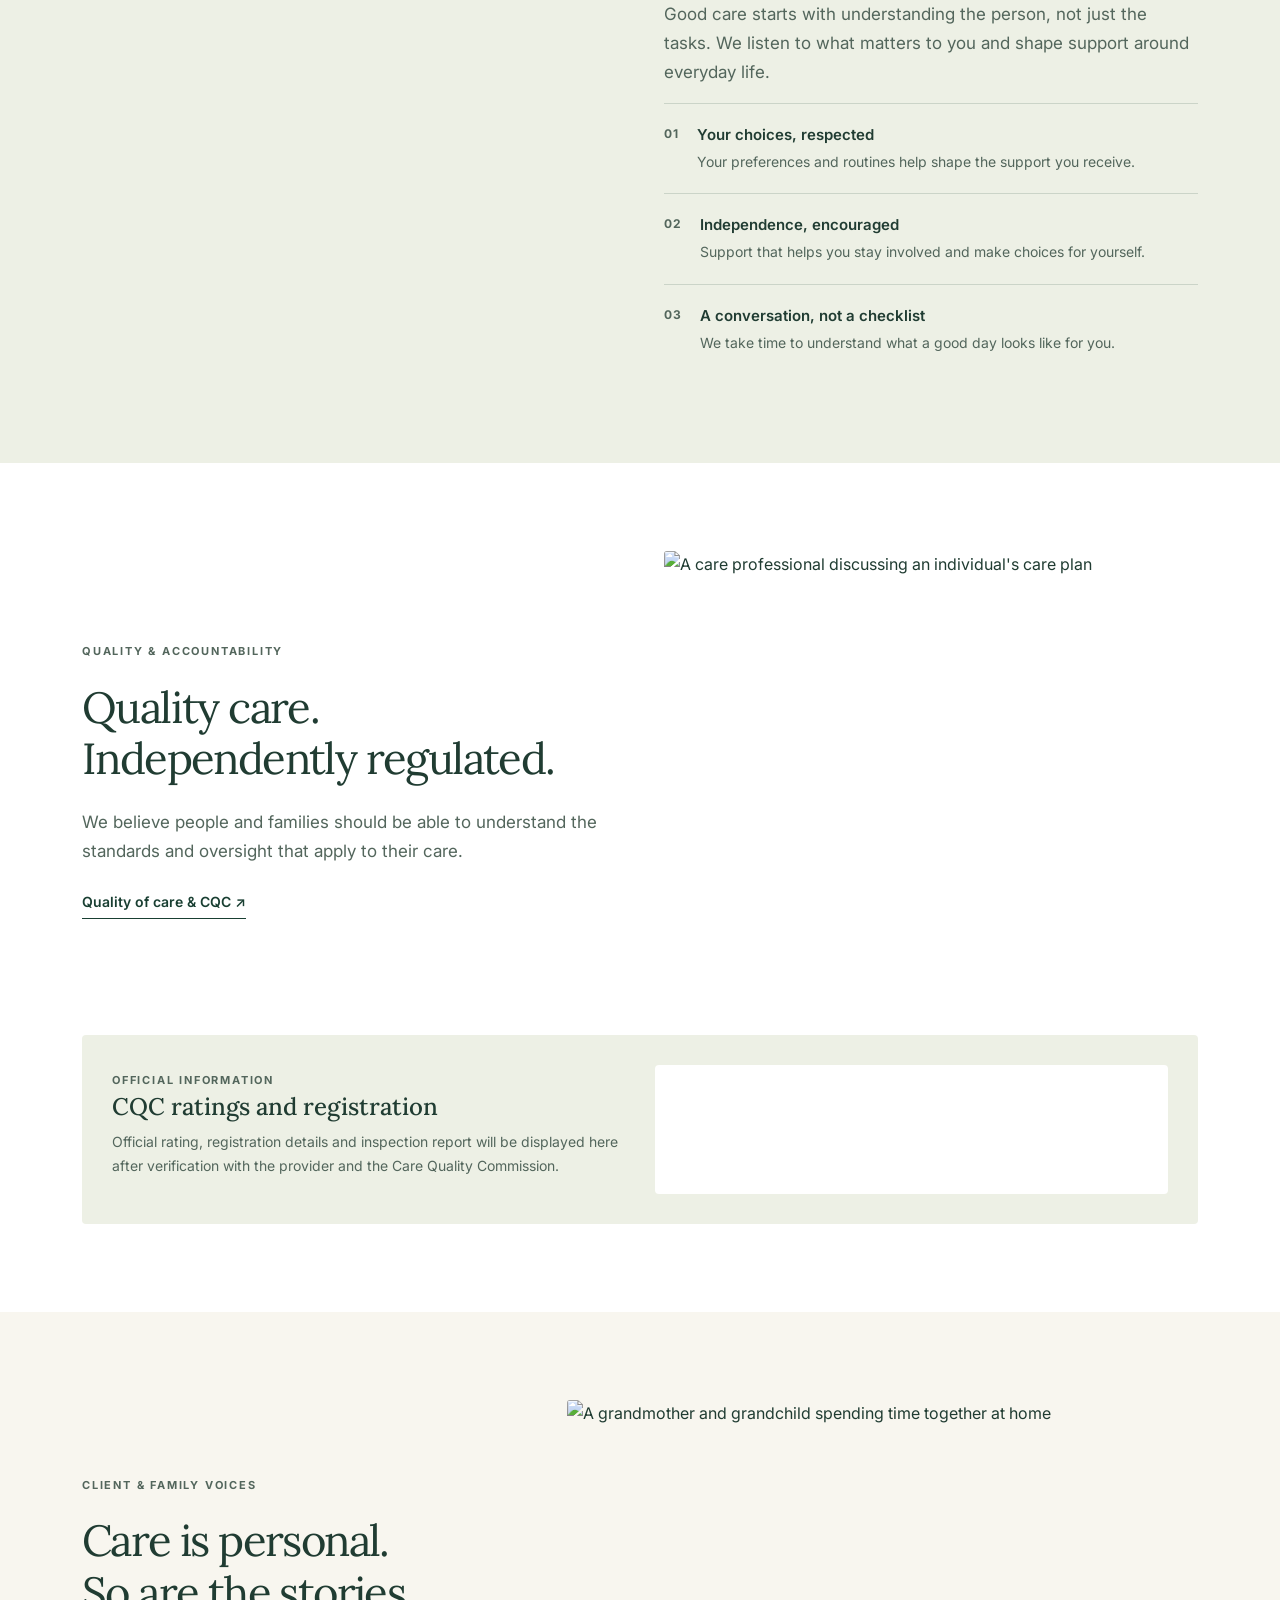
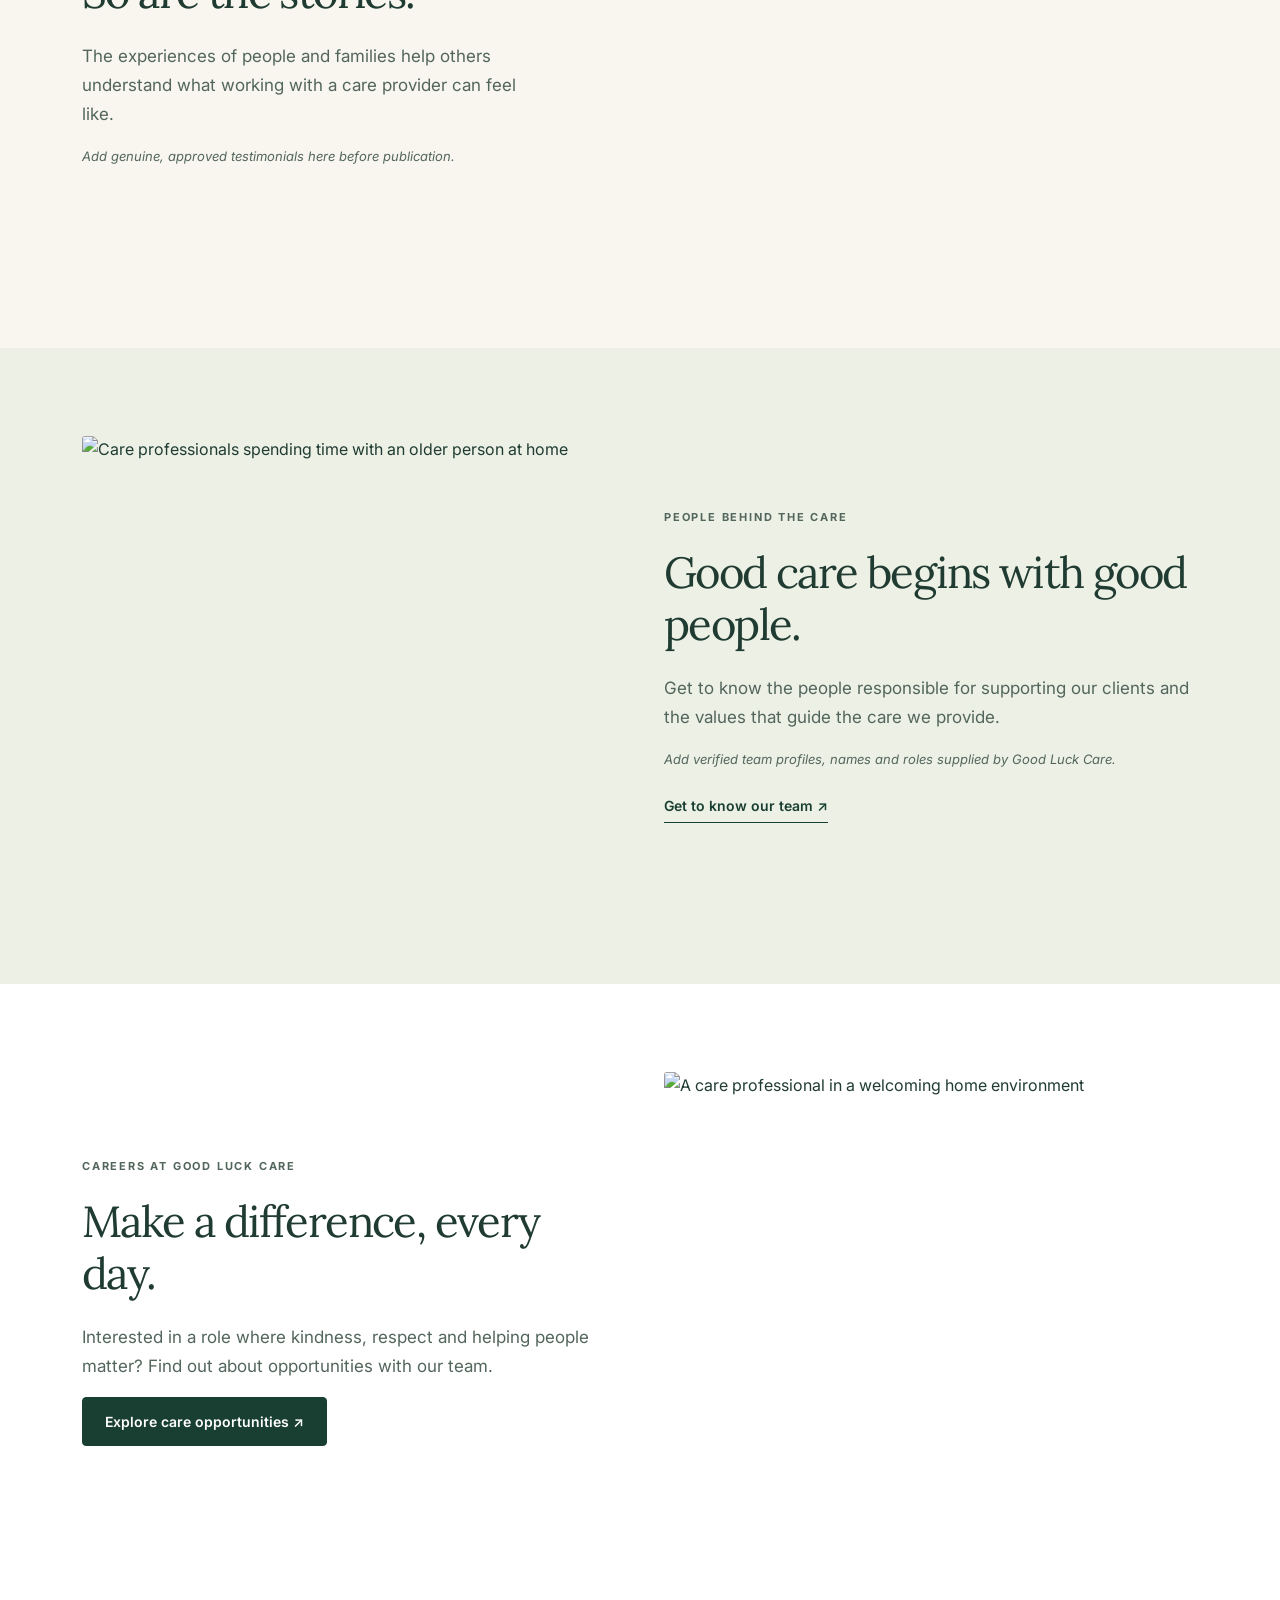
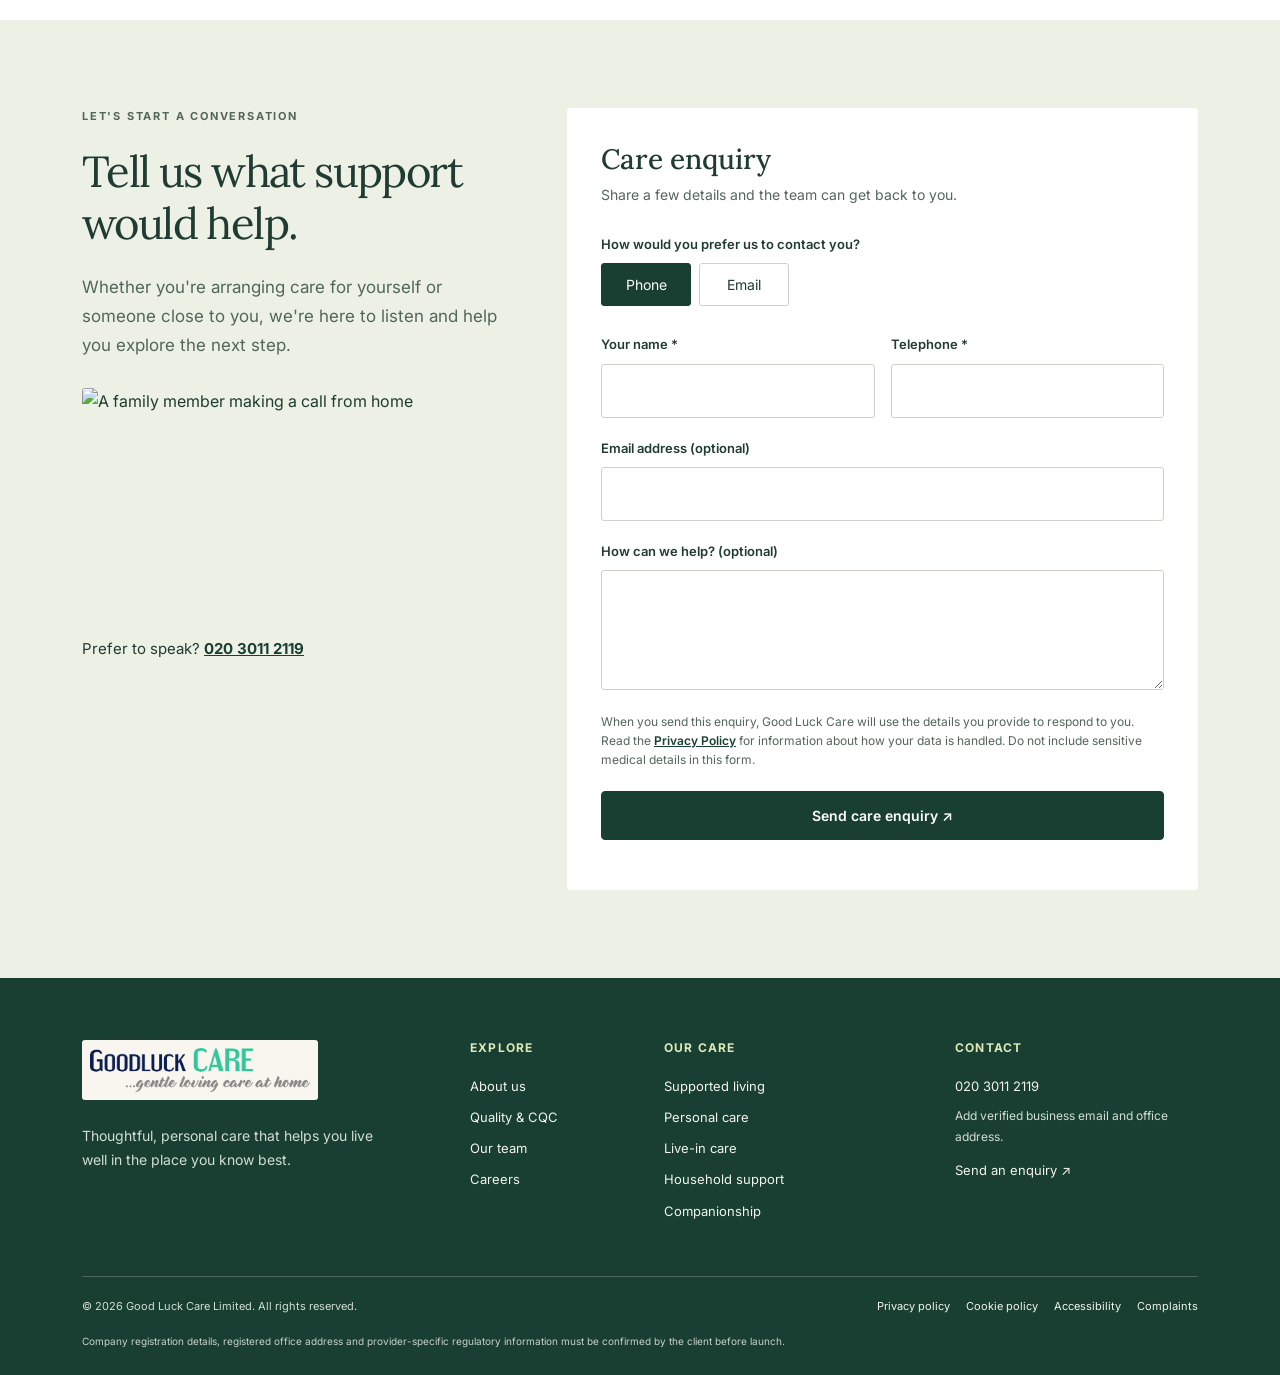
==== commit 0f20c8b8: "new" ====
--- a/index.html
+++ b/index.html
@@ -28,11 +28,11 @@
   <header class="site-header">
     <nav class="navbar navbar-expand-lg container-xl py-3" aria-label="Main navigation">
       <a class="navbar-brand brand" href="#home" aria-label="Good Luck Care home">
-        <img src="logo.png" class="brand-logo" alt="Good Luck Care — gentle loving care at home">
+        <img src="logo.png" alt="Good Luck Care — gentle loving care at home" class="brand-logo">
       </a>
       <button class="navbar-toggler" type="button" data-bs-toggle="collapse" data-bs-target="#mainNav"
               aria-controls="mainNav" aria-expanded="false" aria-label="Open main navigation">
-        <span class="navbar-toggler-icon"></span>
+        <span class="menu-label">Menu</span>
       </button>
       <div class="collapse navbar-collapse" id="mainNav">
         <ul class="navbar-nav ms-auto align-items-lg-center gap-lg-3">
@@ -51,8 +51,8 @@
   <main id="main-content">
     <section class="hero-section section-pad" id="home">
       <div class="container-xl">
-        <div class="row align-items-center g-4 g-lg-5">
-          <div class="col-lg-6 hero-copy">
+        <div class="row align-items-center g-4 g-lg-5 hero-row">
+          <div class="col-lg-6 order-2 order-lg-1 hero-copy">
             <p class="eyebrow">GOOD LUCK CARE LIMITED</p>
             <h1>Your home.<br>Your life.<br><em>Our care.</em></h1>
             <p class="hero-lead">Thoughtful, personal care that helps you live well in the place you know best.</p>
@@ -63,10 +63,10 @@
             <p class="reassurance">For you, for your family, for peace of mind.</p>
             <p class="call-line">Prefer to talk? <a href="tel:+442030112119">Call 020 3011 2119</a></p>
           </div>
-          <div class="col-lg-6">
+          <div class="col-lg-6 order-1 order-lg-2 hero-image-column">
             <figure class="hero-figure mb-0">
-              <img src="https://images.pexels.com/photos/7551622/pexels-photo-7551622.jpeg?auto=compress&cs=tinysrgb&w=1500"
-                   alt="A care professional supporting an older man at home" fetchpriority="high">
+              <img src="https://images.pexels.com/photos/7551614/pexels-photo-7551614.jpeg?auto=compress&cs=tinysrgb&w=1500"
+                   alt="A care professional supporting an older person at home" fetchpriority="high">
               <figcaption>CARE, COMFORT AND CONNECTION AT HOME</figcaption>
             </figure>
           </div>
@@ -182,12 +182,9 @@
             <h3>CQC ratings and registration</h3>
             <p>Official rating, registration details and inspection report will be displayed here after verification with the provider and the Care Quality Commission.</p>
           </div>
-          <div class="cqc-widget-wrap" aria-label="Care Quality Commission rating for Good Luck Care">
+          <div class="cqc-widget-wrap text-center">
             <script type="text/javascript" src="https://www.cqc.org.uk/sites/all/modules/custom/cqc_widget/widget.js?data-id=1-2703145341&amp;data-host=www.cqc.org.uk&amp;type=location"></script>
-            <noscript>
-              <p>Please enable JavaScript to view the Care Quality Commission rating.</p>
-              <a href="https://www.cqc.org.uk/location/1-2703145341" target="_blank" rel="noopener noreferrer">View Good Luck Care on the CQC website</a>
-            </noscript>
+            <noscript><a href="https://www.cqc.org.uk/location/1-2703145341" target="_blank" rel="noopener">View Good Luck Care's location information on the Care Quality Commission website.</a></noscript>
           </div>
         </div>
       </div>
@@ -268,7 +265,6 @@
                   <input class="btn-check" type="radio" name="preferredContact" id="contactEmail" value="Email">
                   <label class="choice-btn" for="contactEmail">Email</label>
                 </div>
-                <p class="field-hint mb-0" id="contactPreferenceHint">A telephone number is required for a phone response.</p>
               </fieldset>
               <div class="row g-3">
                 <div class="col-md-6">
@@ -277,12 +273,12 @@
                   <div class="invalid-feedback">Please enter your name.</div>
                 </div>
                 <div class="col-md-6">
-                  <label class="form-label" for="telephone">Telephone <span class="required-mark" aria-hidden="true">*</span></label>
+                  <label class="form-label" for="telephone">Telephone <span aria-hidden="true">*</span></label>
                   <input class="form-control" id="telephone" name="telephone" type="tel" autocomplete="tel" required>
                   <div class="invalid-feedback">Please enter a telephone number.</div>
                 </div>
                 <div class="col-12">
-                  <label class="form-label" for="email">Email address <span class="email-required-mark d-none" aria-hidden="true">*</span><span class="email-optional-label">(optional)</span></label>
+                  <label class="form-label" for="email">Email address (optional)</label>
                   <input class="form-control" id="email" name="email" type="email" autocomplete="email">
                   <div class="invalid-feedback">Please enter a valid email address.</div>
                 </div>
@@ -305,7 +301,7 @@
     <div class="container-xl">
       <div class="row g-4 g-lg-5 footer-main">
         <div class="col-lg-4">
-          <a class="footer-brand-logo" href="#home" aria-label="Good Luck Care home"><img src="logo.png" alt="Good Luck Care — gentle loving care at home" loading="lazy"></a>
+          <a class="footer-brand" href="#home" aria-label="Good Luck Care home"><img src="logo.png" alt="Good Luck Care — gentle loving care at home"></a>
           <p>Thoughtful, personal care that helps you live well in the place you know best.</p>
         </div>
         <div class="col-6 col-lg-2">
--- a/style.css
+++ b/style.css
@@ -18,9 +18,9 @@
 .utility-bar { min-height: 42px; padding: 8px 0; background: var(--forest); color: var(--cream); font-size: 13px; }
 .utility-bar a { color: var(--cream); text-decoration: none; }
 .site-header { background: var(--cream); position: relative; z-index: 1000; }
-.brand { display: inline-flex; align-items: center; line-height: 1; padding: 0; }
-.brand-logo { display: block; width: 245px; max-width: 100%; height: auto; }
-
+.brand { display: inline-flex; align-items: center; padding: 0; margin: 0; }
+.brand-logo { display: block; width: 190px; height: 38px; object-fit: contain; object-position: left center; }
+.menu-label { display: inline-block; font-size: 15px; font-weight: 500; }
 .navbar-nav .nav-link { color: var(--forest-dark); font-size: 14px; font-weight: 500; }
 .navbar-nav .nav-link:hover, .text-link:hover, .service-body a:hover { color: #708a4a; }
 .navbar-toggler { border: 1px solid var(--forest); border-radius: 4px; padding: 9px 12px; }
@@ -77,8 +77,8 @@
 .cqc-panel { display: grid; grid-template-columns: 1fr 1fr; gap: 30px; padding: 30px; background: var(--pale-green); border-radius: 4px; }
 .cqc-panel h3 { font-size: 24px; }
 .cqc-panel p, .cqc-placeholder span { color: var(--sage); font-size: 14px; }
-.cqc-placeholder { display: flex; flex-direction: column; gap: 8px; padding: 22px; background: #fff; border: 1px dashed #aab7a6; border-radius: 4px; }
-.cqc-placeholder a { color: var(--forest); font-size: 13px; font-weight: 600; }
+.cqc-widget-wrap { min-width: 0; padding: 18px; background: #fff; border-radius: 4px; overflow-wrap: anywhere; }
+.cqc-widget-wrap iframe, .cqc-widget-wrap img { max-width: 100%; }
 .voices-section { background: var(--cream); }
 .placeholder-note { color: var(--sage); font-size: 13px; font-style: italic; }
 .team-section { background: var(--pale-green); }
@@ -100,16 +100,15 @@
 .privacy-copy a { color: var(--forest); font-weight: 600; }
 .form-status { color: var(--forest); font-size: 14px; }
 .site-footer { padding: 62px 0 25px; background: var(--forest); color: #f2f4ed; }
-.footer-brand-logo { display: inline-flex !important; align-items: center; justify-content: center; width: min(100%, 310px) !important; margin: 0 0 16px !important; padding: 12px 14px; background: #fff; border-radius: 4px; }
-.footer-brand-logo img { display: block; width: 100%; height: auto; }
+.footer-brand { display: inline-block; margin-bottom: 16px; padding: 8px; background: var(--cream); border-radius: 3px; text-decoration: none; }
+.footer-brand img { display: block; width: 220px; max-width: 100%; height: auto; }
 .footer-main p { max-width: 300px; color: #d2ddd4; font-size: 14px; }
 .site-footer h2 { margin: 0 0 18px; color: var(--lime); font: 700 12px/1.4 "Inter", sans-serif; letter-spacing: 1.2px; text-transform: uppercase; }
-.site-footer a:not(.footer-brand-logo) { display: block; width: fit-content; margin-bottom: 9px; color: #f2f4ed; font-size: 13px; text-decoration: none; }
+.site-footer a:not(.footer-brand) { display: block; width: fit-content; margin-bottom: 9px; color: #f2f4ed; font-size: 13px; text-decoration: none; }
 .site-footer a:hover { text-decoration: underline; text-underline-offset: 3px; }
 .footer-detail { display: block; margin: 4px 0 12px; color: #d2ddd4; font-size: 12px; }
 .footer-bottom { margin-top: 45px; padding-top: 20px; border-top: 1px solid rgba(255,255,255,.22); color: #d2ddd4; font-size: 11px; }
 .footer-bottom a { margin: 0 !important; font-size: 11px !important; }
-.field-hint { color: var(--sage); font-size: 12px; }
 .legal-placeholder { margin: 18px 0 0; color: #c6d2c9; font-size: 10px; }
 :focus-visible { outline: 3px solid #9ab66b; outline-offset: 3px; }
 @media (max-width: 991.98px) {
@@ -124,39 +123,63 @@
 }
 @media (max-width: 575.98px) {
   body { font-size: 15px; }
-  .utility-bar { min-height: 44px; font-size: 13px; }
-  .brand-logo { width: 205px; }
+
+  /* Figma mobile 390px: compact logo/menu header, image-first hero. */
+  .utility-bar { display: none !important; }
+  .site-header .navbar { padding: 12px 20px !important; min-height: 68px; }
+  .brand-logo { width: 190px; height: 38px; }
+  .navbar-toggler { display: inline-flex; align-items: center; justify-content: center; width: 73px; height: 52px; padding: 0 12px; border: 0; border-radius: 4px; background: var(--lime); color: var(--forest); }
+  .navbar-toggler:focus { box-shadow: 0 0 0 3px rgba(25,63,50,.2); }
+  .navbar-toggler-icon { display: none; }
+  .navbar-collapse { padding: 14px 0 4px; }
+  .navbar-nav { gap: 0 !important; }
+  .navbar-nav .nav-link { padding: 10px 2px; }
+  .nav-cta { display: inline-block; margin: 10px 0 0; }
+
+  .hero-section { padding: 0 0 24px; }
+  .hero-section > .container-xl { width: 100%; max-width: none; padding-left: 16px; padding-right: 16px; }
+  .hero-row { --bs-gutter-x: 0; --bs-gutter-y: 0; }
+  .hero-image-column { padding: 0; margin-bottom: 20px; }
+  .hero-figure img { width: 100%; height: 248px; object-fit: cover; object-position: center; border-radius: 8px; }
+  .hero-figure figcaption { display: none; }
+  .hero-copy { padding: 0 4px; }
+  .hero-copy .eyebrow { margin: 0 0 12px; font-size: 12px; letter-spacing: 1.44px; line-height: 19px; }
+  h1 { margin: 0 0 12px; color: var(--forest); font-size: 36px; line-height: 1.2; letter-spacing: -.6px; }
+  h1 em { color: inherit; font-style: normal; font-weight: 400; }
+  .hero-lead { max-width: none; margin: 0 0 12px; color: var(--sage); font-size: 16px; line-height: 26px; }
+  .hero-actions { display: flex !important; flex-direction: column; gap: 4px !important; margin: 0; }
+  .hero-actions .btn { display: flex; align-items: center; justify-content: flex-start; width: 100%; min-height: 52px; padding: 12px 24px; font-size: 16px; line-height: 26px; }
+  .hero-actions .btn-outline-green { justify-content: flex-start; border-color: transparent; background: transparent; text-decoration: underline; text-underline-offset: 3px; padding-left: 24px; }
+  .reassurance { margin: 0; font-size: 14px; line-height: 22px; }
+  .call-line { display: flex; align-items: center; justify-content: center; min-height: 44px; margin: 0; text-align: center; font-size: 14px; line-height: 22px; font-weight: 500; }
+
   .section-pad { padding: 52px 0; }
-  .hero-section { padding-top: 48px; padding-bottom: 54px; }
-  .hero-section .eyebrow { margin-bottom: 20px; }
-  h1 { margin-bottom: 20px; font-size: clamp(43px, 12vw, 52px); line-height: 1.19; letter-spacing: -1.3px; }
   h2 { font-size: 34px; line-height: 1.2; letter-spacing: -1px; }
   h3 { font-size: 24px; }
-  .hero-lead { font-size: 17px; line-height: 1.65; }
-  .hero-actions .btn { width: 100%; min-height: 52px; display: flex; align-items: center; justify-content: center; }
-  .call-line { margin-top: 2px; }
-  .hero-figure img { height: 351px; object-position: center; }
-  .hero-figure figcaption { font-size: 10px; }
   .intro-image { height: 260px; margin-top: 28px; }
   .large-copy { font-size: 17px; }
   .section-intro { font-size: 16px; }
+  .service-card { height: auto !important; min-height: 0; }
   .service-card > img { height: 190px; }
-  .service-body { min-height: 280px; padding: 25px 24px 26px; }
-  .service-body h3 { font-size: 25px; }
+  .service-body { min-height: 0; padding: 0 0 8px; }
+  .service-card { gap: 16px; padding: 24px; }
+  .service-body h3 { font-size: 26px; }
+  .service-body p { margin-bottom: 8px; font-size: 16px; line-height: 26px; }
+  .service-body a { min-height: 44px; display: flex; align-items: center; }
   .find-care-card { min-height: 300px; padding: 28px; }
   .feature-image { height: 300px; }
   .cqc-panel { grid-template-columns: 1fr; padding: 24px; }
+  .cqc-widget-wrap { padding: 12px; }
   .contact-image { height: 220px; }
   .enquiry-form { padding: 25px 20px; }
   .footer-bottom { margin-top: 32px; }
+}
+
+@media (min-width: 576px) and (max-width: 991.98px) {
+  .hero-section { padding-top: 32px; }
+  .hero-figure img { height: 360px; }
 }
 @media (prefers-reduced-motion: reduce) {
   html { scroll-behavior: auto; }
   *, *::before, *::after { transition-duration: .01ms !important; animation-duration: .01ms !important; animation-iteration-count: 1 !important; }
 }
-
-/* Official CQC widget */
-.cqc-widget-wrap { min-width: 0; width: 100%; display: flex; justify-content: center; align-items: flex-start; overflow-wrap: anywhere; }
-.cqc-widget-wrap > * { max-width: 100%; }
-.cqc-widget-wrap iframe, .cqc-widget-wrap img { max-width: 100%; }
-@media (max-width: 575.98px) { .cqc-widget-wrap { justify-content: flex-start; } }
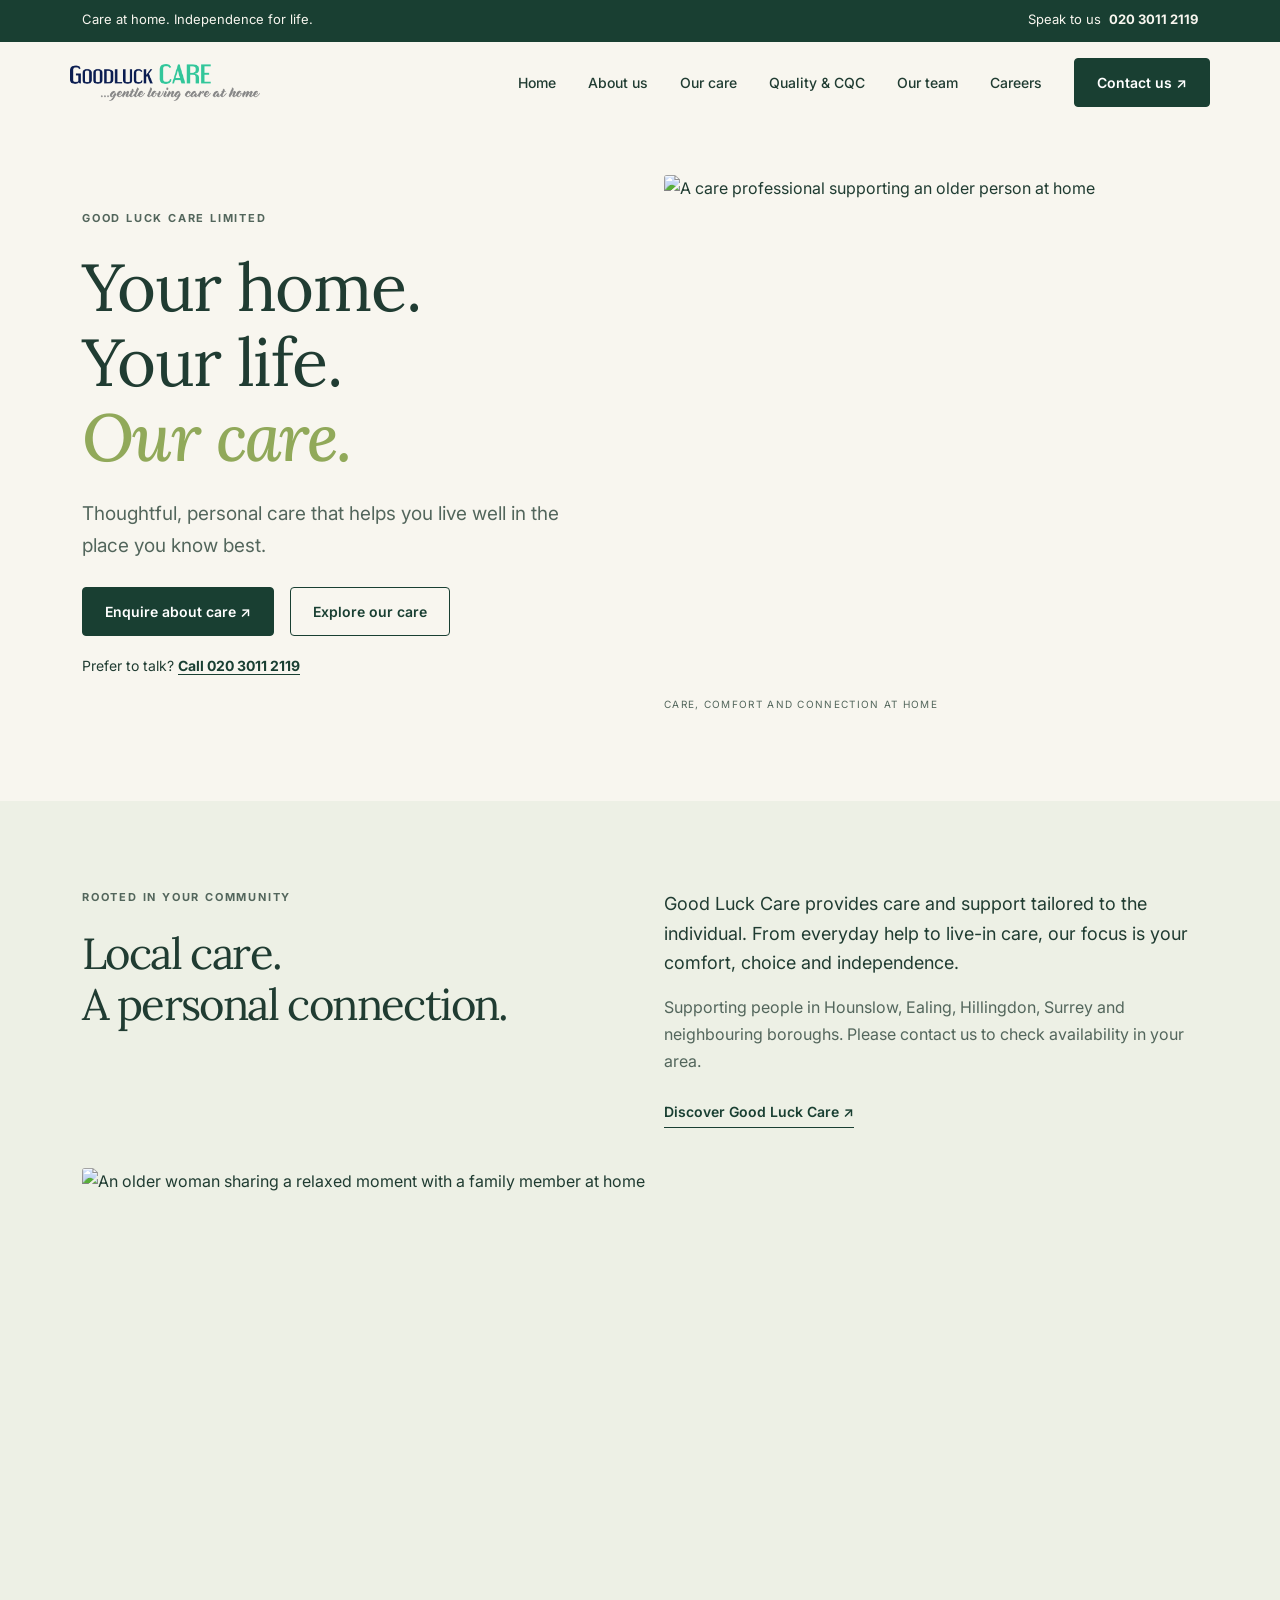
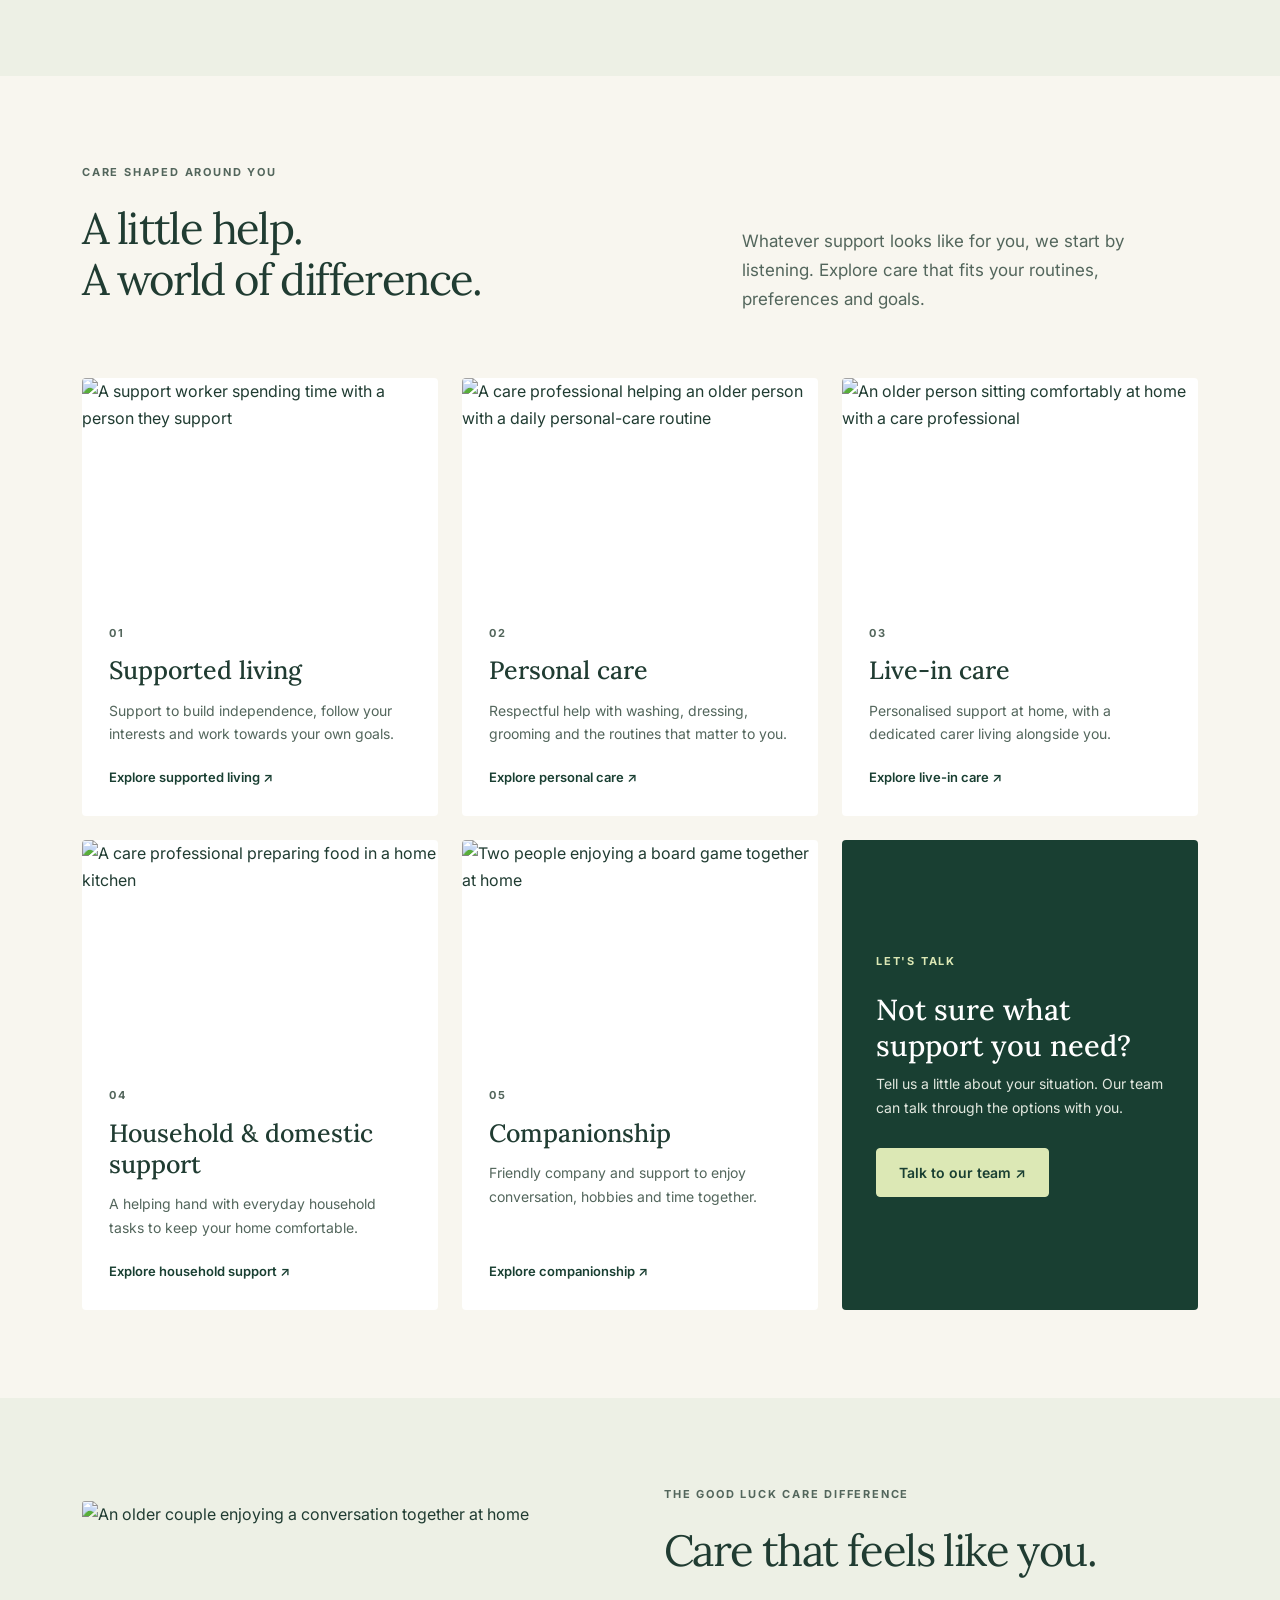
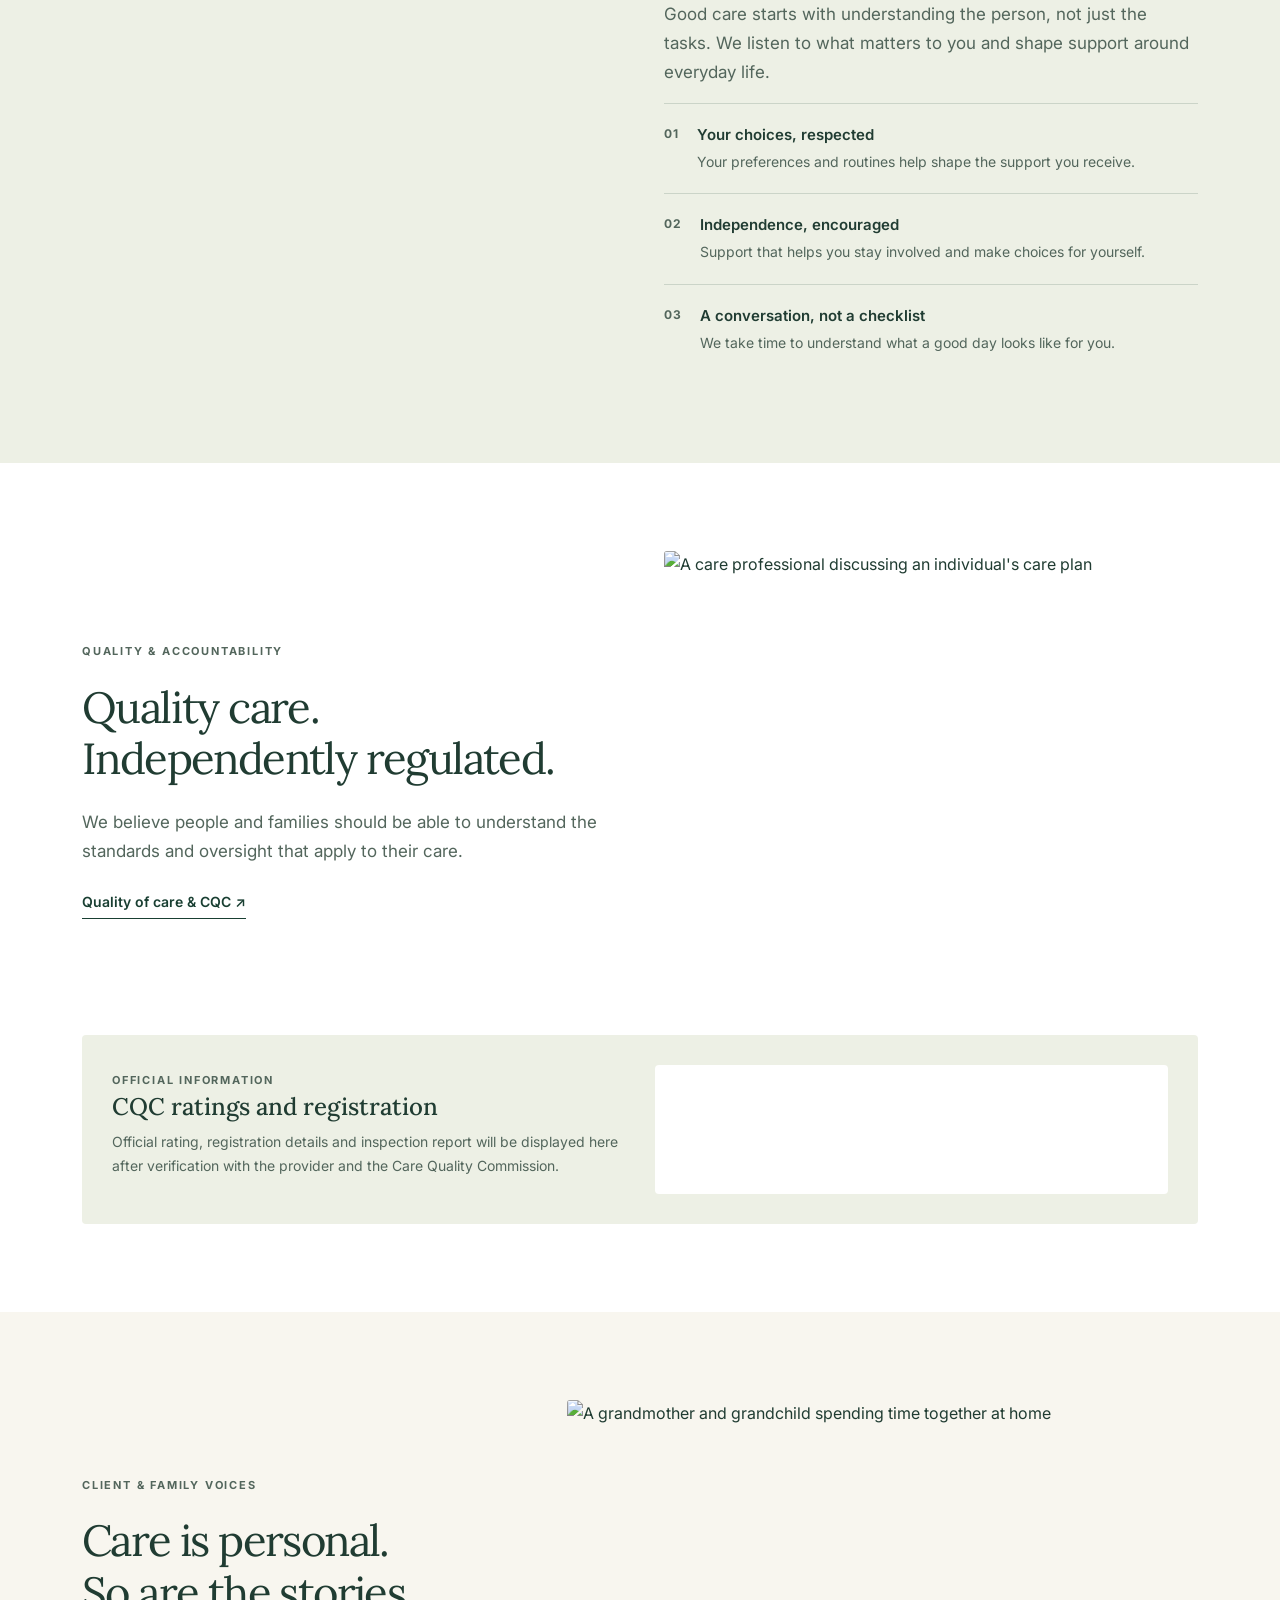
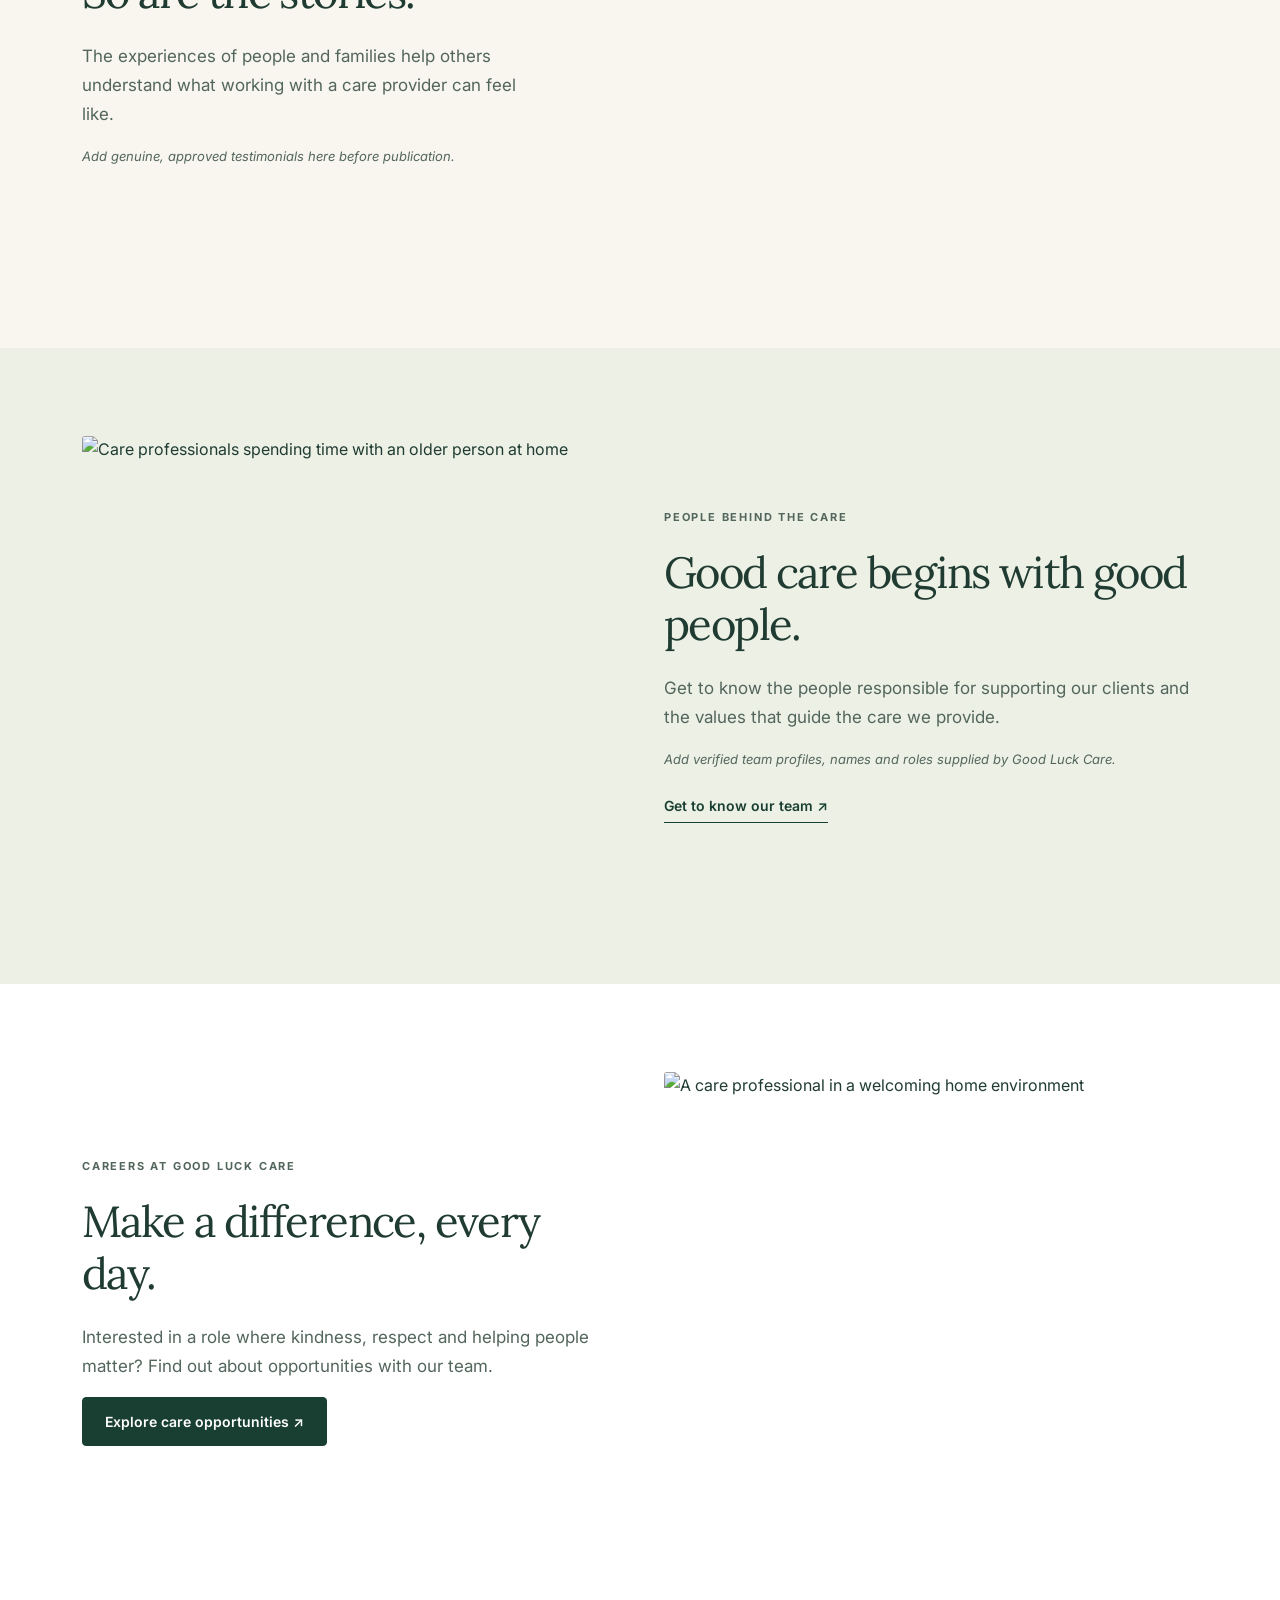
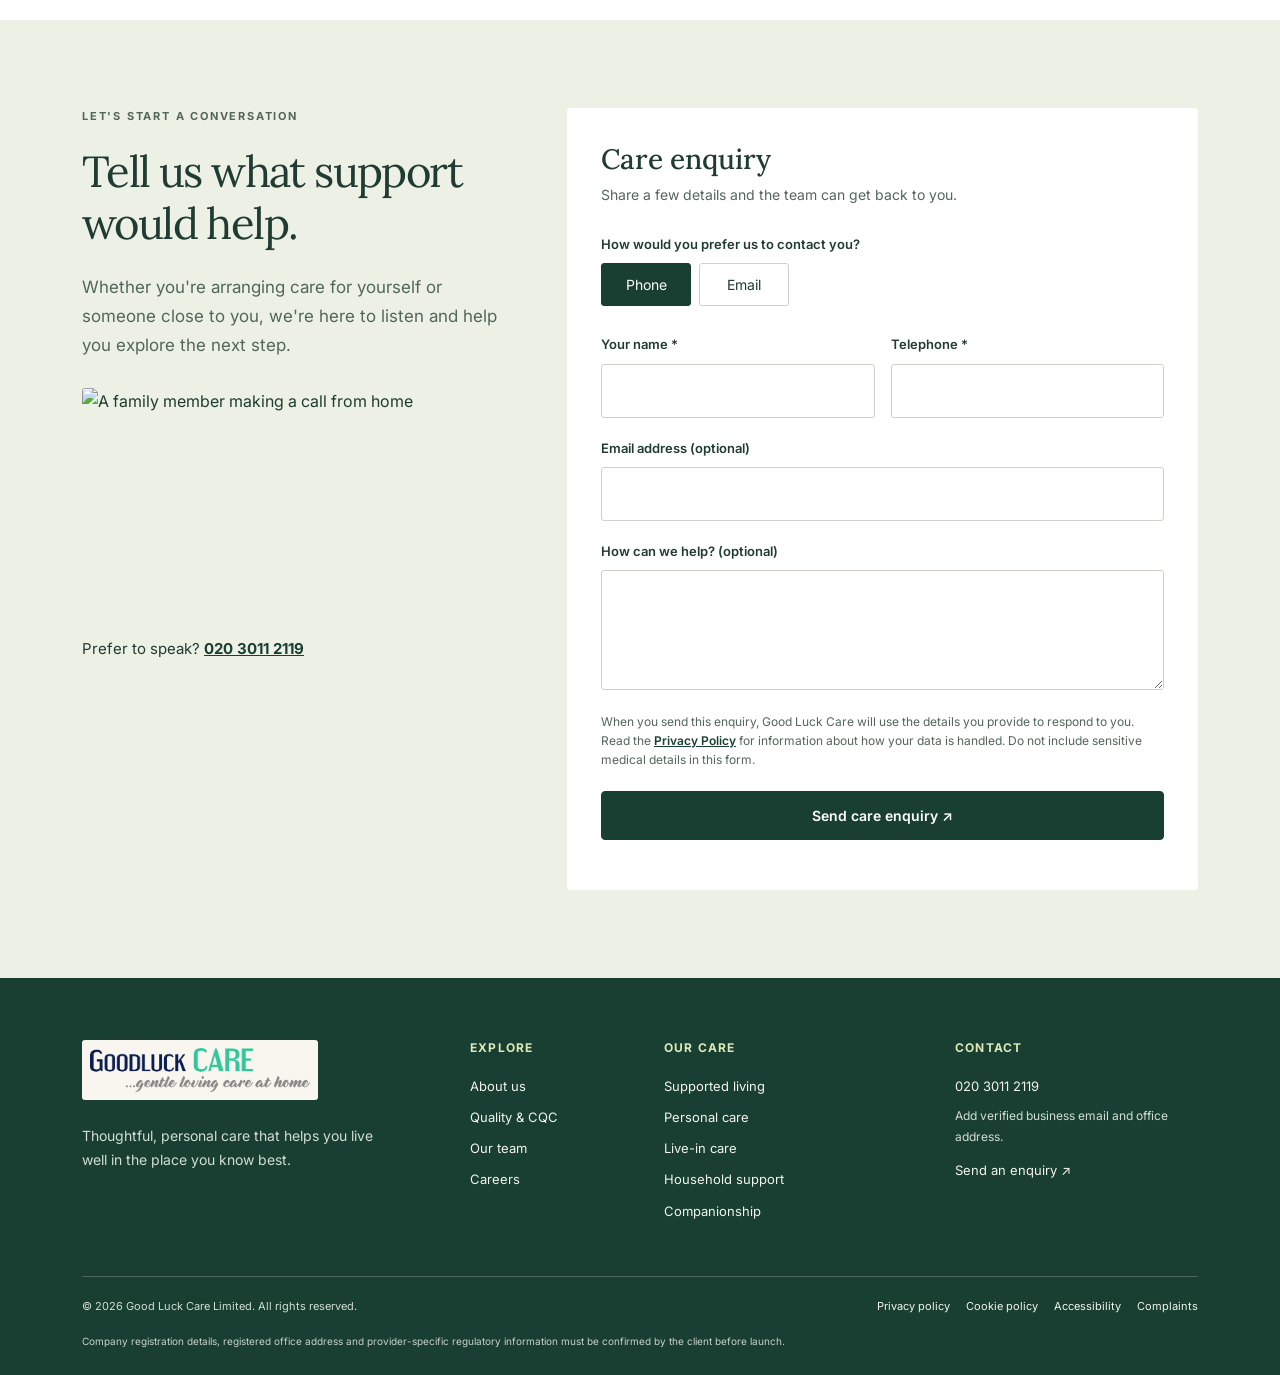
==== commit 482af4ab: "new" ====
--- a/index.html
+++ b/index.html
@@ -30,9 +30,11 @@
       <a class="navbar-brand brand" href="#home" aria-label="Good Luck Care home">
         <img src="logo.png" alt="Good Luck Care — gentle loving care at home" class="brand-logo">
       </a>
-      <button class="navbar-toggler" type="button" data-bs-toggle="collapse" data-bs-target="#mainNav"
+      <button class="navbar-toggler hamburger-button" type="button" data-bs-toggle="collapse" data-bs-target="#mainNav"
               aria-controls="mainNav" aria-expanded="false" aria-label="Open main navigation">
-        <span class="menu-label">Menu</span>
+        <span class="hamburger-icon" aria-hidden="true">
+          <span></span><span></span><span></span>
+        </span>
       </button>
       <div class="collapse navbar-collapse" id="mainNav">
         <ul class="navbar-nav ms-auto align-items-lg-center gap-lg-3">
@@ -60,7 +62,6 @@
               <a class="btn btn-green btn-lg" href="#contact">Enquire about care <span aria-hidden="true">↗</span></a>
               <a class="btn btn-outline-green btn-lg" href="#care">Explore our care</a>
             </div>
-            <p class="reassurance">For you, for your family, for peace of mind.</p>
             <p class="call-line">Prefer to talk? <a href="tel:+442030112119">Call 020 3011 2119</a></p>
           </div>
           <div class="col-lg-6 order-1 order-lg-2 hero-image-column">
--- a/style.css
+++ b/style.css
@@ -20,11 +20,46 @@
 .site-header { background: var(--cream); position: relative; z-index: 1000; }
 .brand { display: inline-flex; align-items: center; padding: 0; margin: 0; }
 .brand-logo { display: block; width: 190px; height: 38px; object-fit: contain; object-position: left center; }
-.menu-label { display: inline-block; font-size: 15px; font-weight: 500; }
 .navbar-nav .nav-link { color: var(--forest-dark); font-size: 14px; font-weight: 500; }
 .navbar-nav .nav-link:hover, .text-link:hover, .service-body a:hover { color: #708a4a; }
 .navbar-toggler { border: 1px solid var(--forest); border-radius: 4px; padding: 9px 12px; }
 .navbar-toggler:focus { box-shadow: 0 0 0 3px rgba(25,63,50,.2); }
+
+/* Compact mobile hamburger navigation control */
+.hamburger-button {
+  width: 48px;
+  height: 48px;
+  min-width: 48px;
+  min-height: 48px;
+  display: inline-flex;
+  align-items: center;
+  justify-content: center;
+  padding: 0;
+  border: 0;
+  border-radius: 4px;
+  background: var(--lime);
+}
+.hamburger-button:hover,
+.hamburger-button:focus {
+  background: #cddda0;
+}
+.hamburger-icon {
+  width: 21px;
+  display: flex;
+  flex-direction: column;
+  gap: 5px;
+}
+.hamburger-icon span {
+  display: block;
+  width: 21px;
+  height: 2px;
+  border-radius: 2px;
+  background: var(--forest);
+}
+.hamburger-button:focus-visible {
+  outline: 3px solid var(--forest);
+  outline-offset: 3px;
+}
 .btn { border-radius: 4px; font-weight: 600; font-size: 14px; padding: 13px 22px; }
 .btn-green { background: var(--forest); color: #fff; border: 1px solid var(--forest); }
 .btn-green:hover, .btn-green:focus { background: #102e25; border-color: #102e25; color: #fff; }
@@ -130,6 +165,42 @@
   .brand-logo { width: 190px; height: 38px; }
   .navbar-toggler { display: inline-flex; align-items: center; justify-content: center; width: 73px; height: 52px; padding: 0 12px; border: 0; border-radius: 4px; background: var(--lime); color: var(--forest); }
   .navbar-toggler:focus { box-shadow: 0 0 0 3px rgba(25,63,50,.2); }
+
+/* Compact mobile hamburger navigation control */
+.hamburger-button {
+  width: 48px;
+  height: 48px;
+  min-width: 48px;
+  min-height: 48px;
+  display: inline-flex;
+  align-items: center;
+  justify-content: center;
+  padding: 0;
+  border: 0;
+  border-radius: 4px;
+  background: var(--lime);
+}
+.hamburger-button:hover,
+.hamburger-button:focus {
+  background: #cddda0;
+}
+.hamburger-icon {
+  width: 21px;
+  display: flex;
+  flex-direction: column;
+  gap: 5px;
+}
+.hamburger-icon span {
+  display: block;
+  width: 21px;
+  height: 2px;
+  border-radius: 2px;
+  background: var(--forest);
+}
+.hamburger-button:focus-visible {
+  outline: 3px solid var(--forest);
+  outline-offset: 3px;
+}
   .navbar-toggler-icon { display: none; }
   .navbar-collapse { padding: 14px 0 4px; }
   .navbar-nav { gap: 0 !important; }
